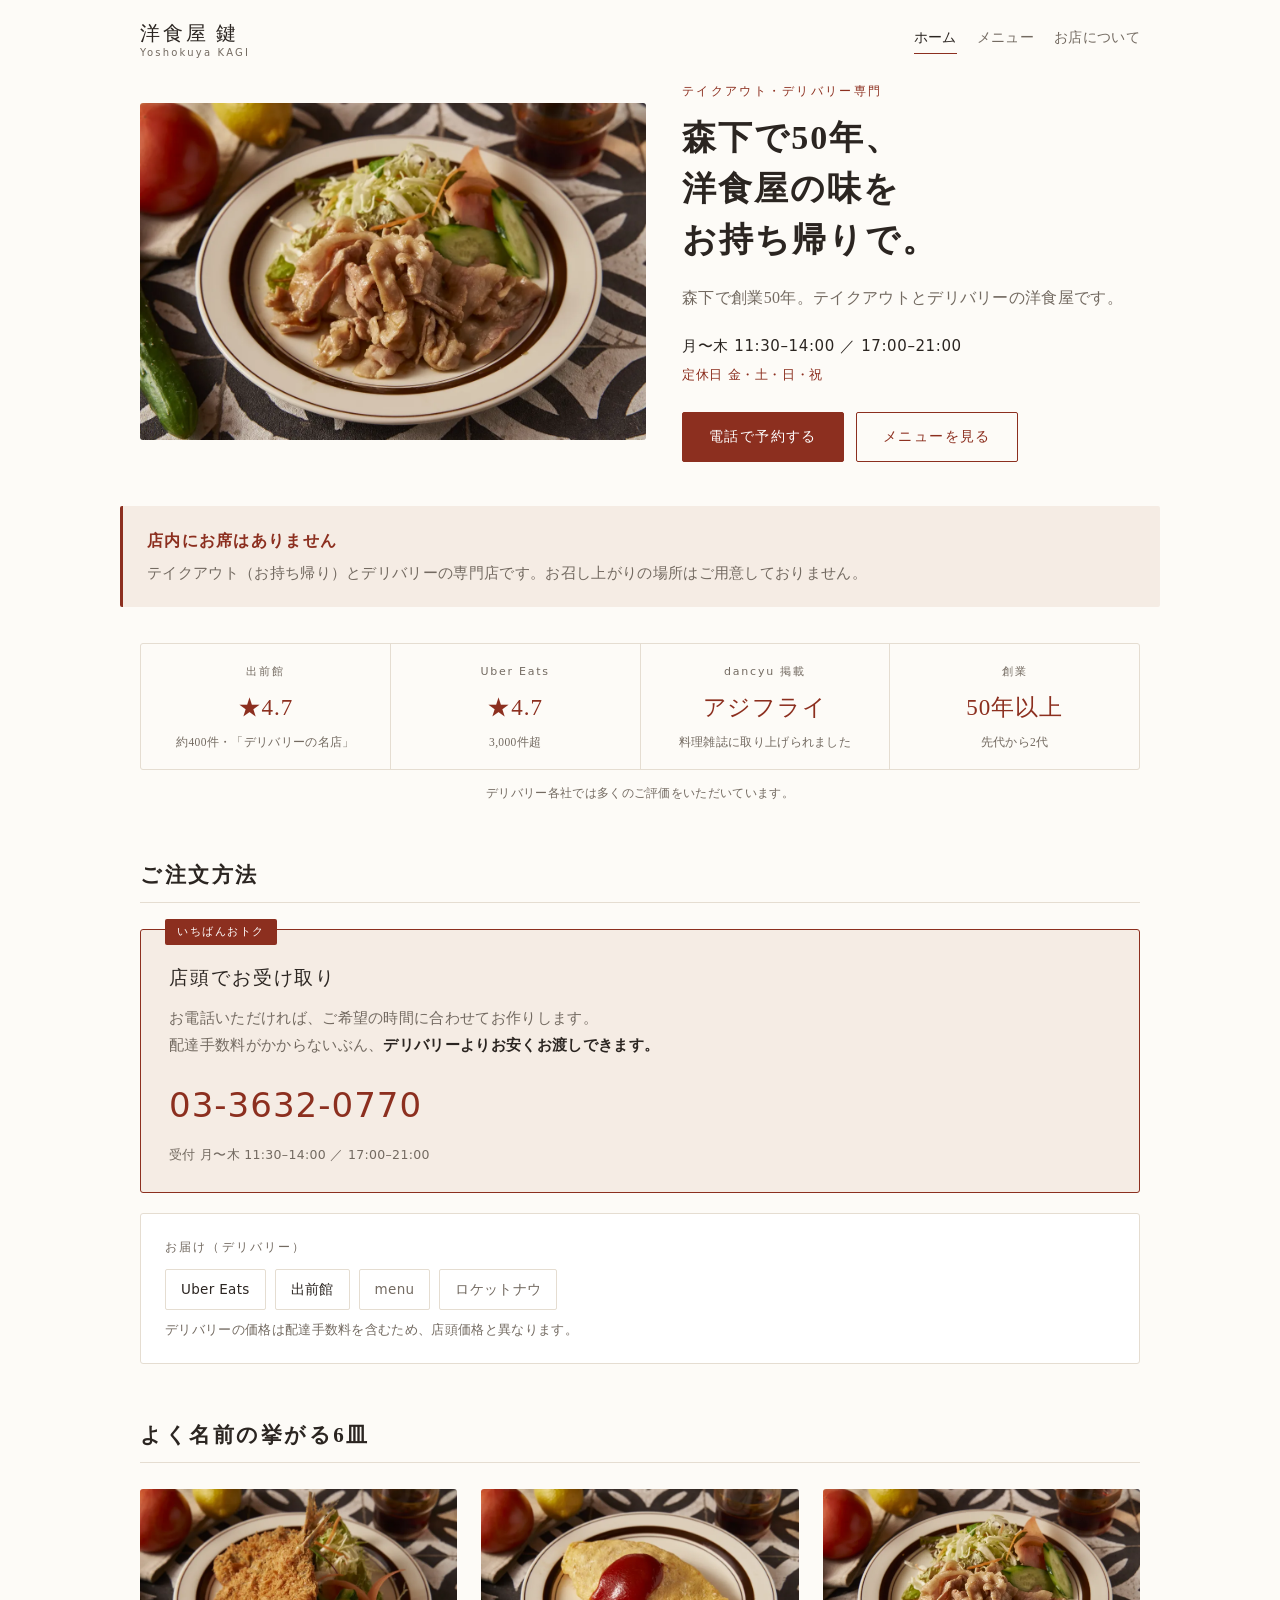
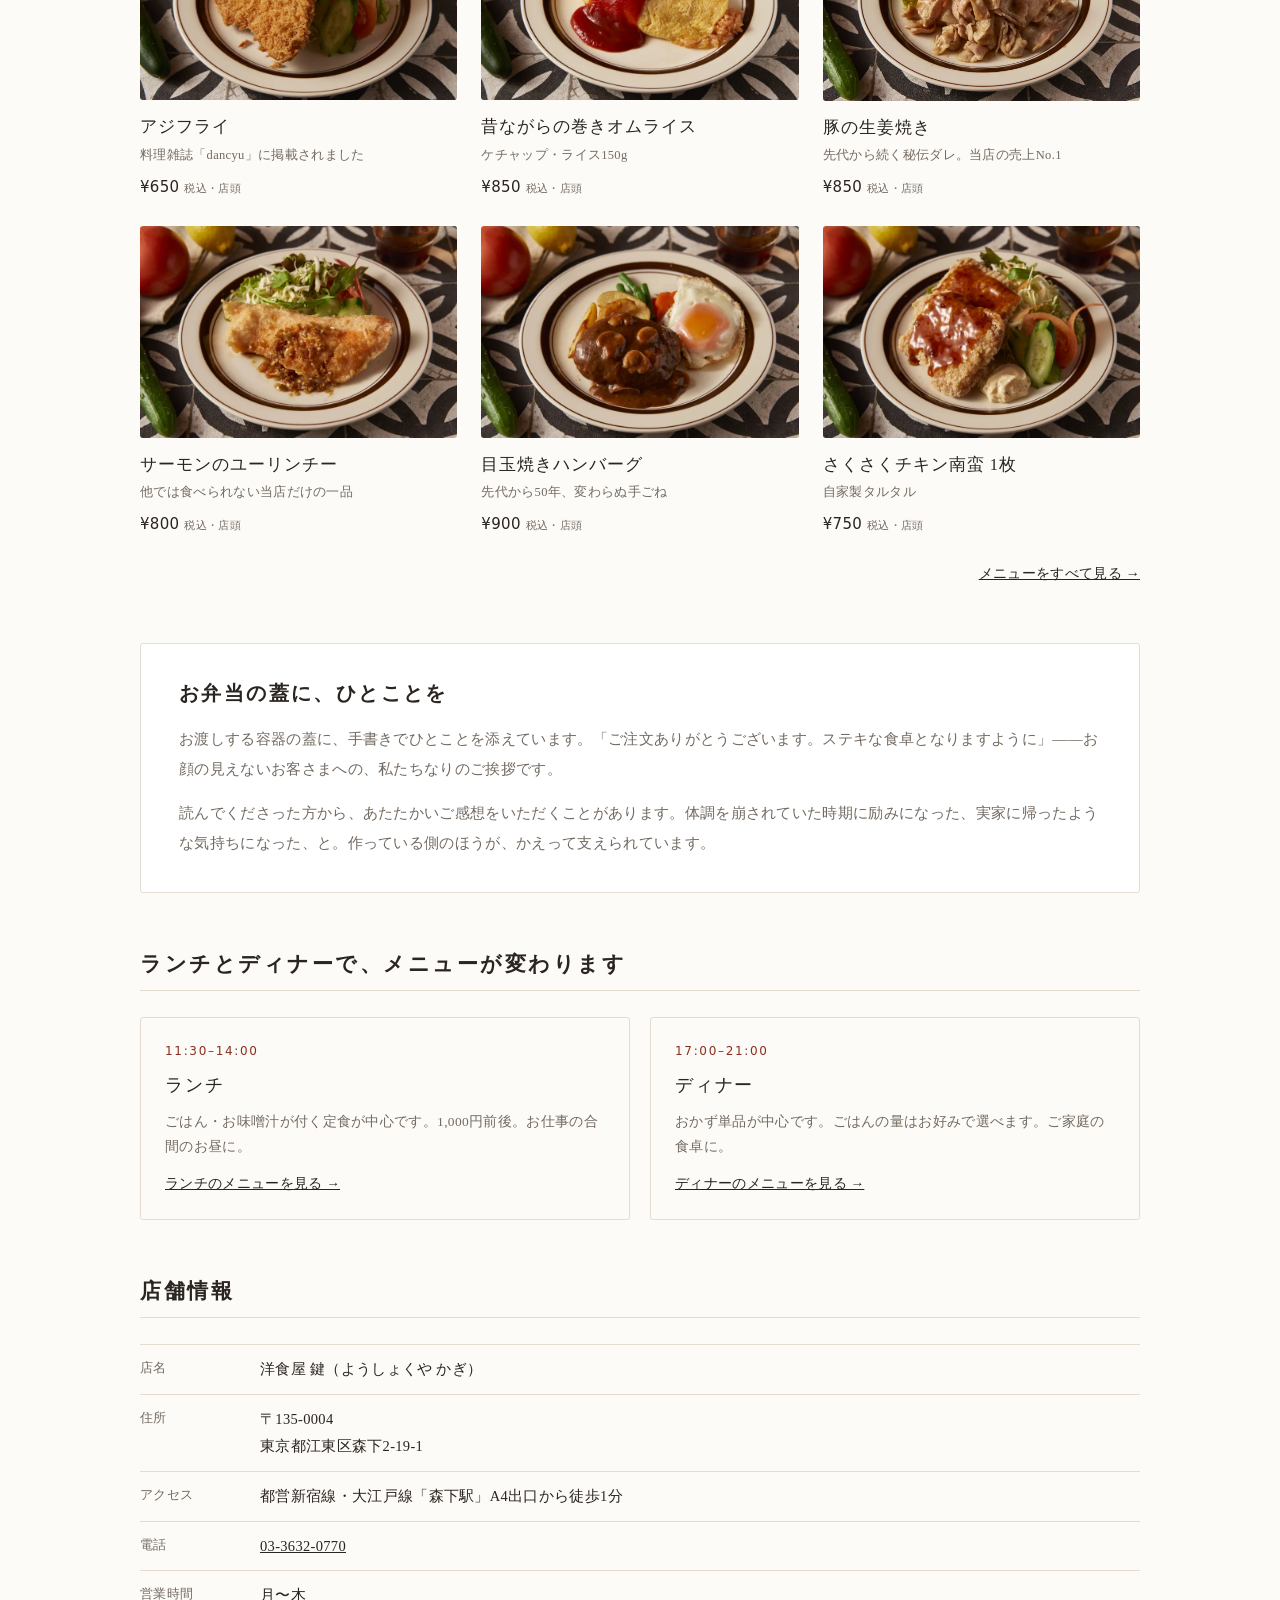
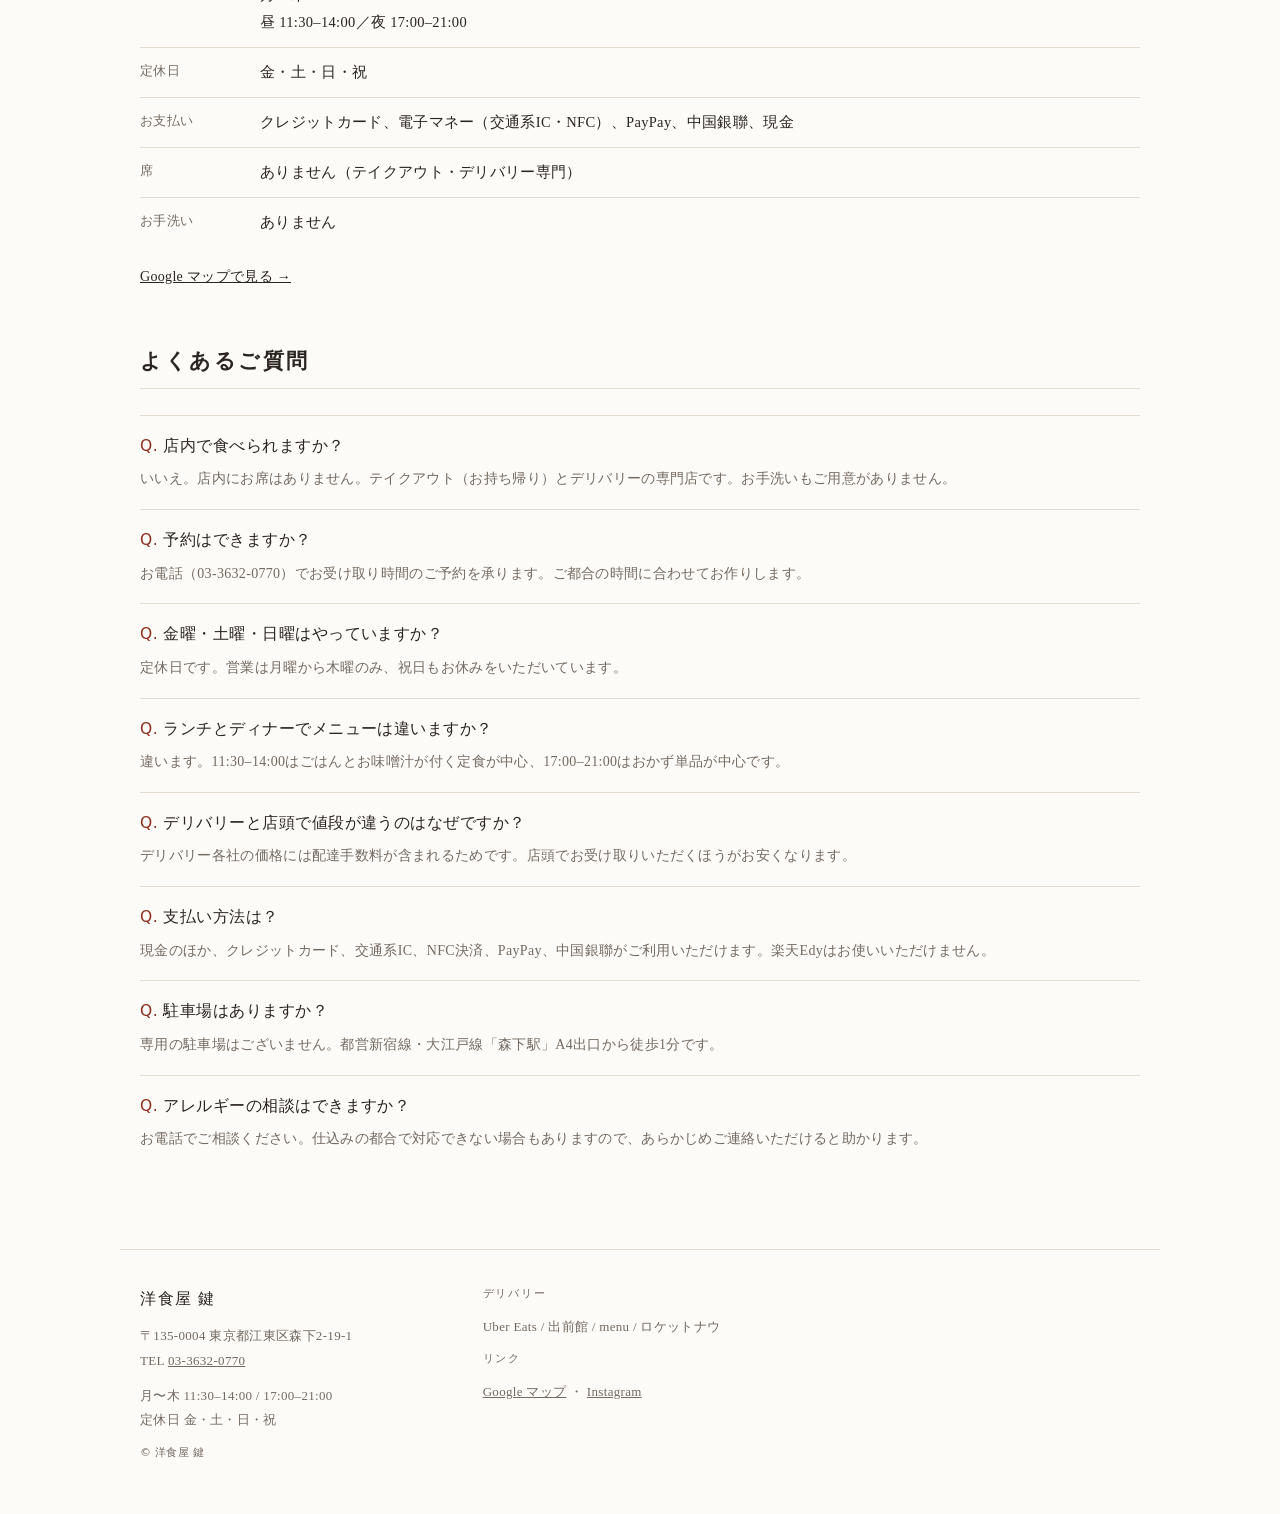
==== index.html @ 49244962 "洋食屋 鍵 公式サイト 初版 - 3ページ（トップ / メニュー / お店について） - JSON-LD 構造化データ（Restaurant + FAQPage） - 写真13枚 WebP（計2.1M" ====
<!DOCTYPE html>
<html lang="ja">
<head>
<meta charset="utf-8">
<meta name="viewport" content="width=device-width, initial-scale=1">
<title>洋食屋 鍵｜森下のテイクアウト・デリバリー専門の洋食屋</title>
<meta name="description" content="東京・江東区森下で創業50年。テイクアウトとデリバリーの洋食屋です。生姜焼き・目玉焼きハンバーグ・dancyu掲載のアジフライ。月〜木 11:30–14:00／17:00–21:00、金土日祝は定休。森下駅から徒歩1分。">
<link rel="canonical" href="https://yoshoku-kagi.com/">
<meta property="og:type" content="restaurant">
<meta property="og:title" content="洋食屋 鍵｜森下のテイクアウト・デリバリー専門の洋食屋">
<meta property="og:description" content="東京・江東区森下で創業50年。テイクアウトとデリバリーの洋食屋です。生姜焼き・目玉焼きハンバーグ・dancyu掲載のアジフライ。月〜木 11:30–14:00／17:00–21:00、金土日祝は定休。森下駅から徒歩1分。">
<meta property="og:url" content="https://yoshoku-kagi.com/">
<meta property="og:image" content="https://yoshoku-kagi.com/img/shogayaki.webp">
<meta property="og:locale" content="ja_JP">
<meta name="twitter:card" content="summary_large_image">
<link rel="stylesheet" href="/style.css">
<script type="application/ld+json">
{
 "@context": "https://schema.org",
 "@type": "Restaurant",
 "@id": "https://yoshoku-kagi.com/#restaurant",
 "name": "洋食屋 鍵",
 "alternateName": "Yoshokuya KAGI",
 "url": "https://yoshoku-kagi.com/",
 "telephone": "+81-3-3632-0770",
 "description": "森下で創業50年。テイクアウトとデリバリーの洋食屋です。 店内にお席はありません。テイクアウト（お持ち帰り）とデリバリーの専門店です。",
 "servesCuisine": [
  "洋食",
  "Japanese Western-style"
 ],
 "priceRange": "¥1000-2000",
 "currenciesAccepted": "JPY",
 "paymentAccepted": "クレジットカード、電子マネー（交通系IC・NFC）、PayPay、中国銀聯、現金",
 "address": {
  "@type": "PostalAddress",
  "postalCode": "135-0004",
  "addressRegion": "東京都",
  "addressLocality": "江東区",
  "streetAddress": "森下2-19-1",
  "addressCountry": "JP"
 },
 "geo": {
  "@type": "GeoCoordinates",
  "latitude": 35.69,
  "longitude": 139.7975
 },
 "openingHoursSpecification": [
  {
   "@type": "OpeningHoursSpecification",
   "dayOfWeek": [
    "Monday",
    "Tuesday",
    "Wednesday",
    "Thursday"
   ],
   "opens": "11:30",
   "closes": "14:00"
  },
  {
   "@type": "OpeningHoursSpecification",
   "dayOfWeek": [
    "Monday",
    "Tuesday",
    "Wednesday",
    "Thursday"
   ],
   "opens": "17:00",
   "closes": "21:00"
  }
 ],
 "acceptsReservations": false,
 "hasDriveThroughService": false,
 "publicAccess": false,
 "additionalProperty": [
  {
   "@type": "PropertyValue",
   "name": "イートイン",
   "value": "利用不可（店内に席はありません）"
  },
  {
   "@type": "PropertyValue",
   "name": "テイクアウト",
   "value": "可"
  },
  {
   "@type": "PropertyValue",
   "name": "デリバリー",
   "value": "可"
  }
 ],
 "image": [
  "https://yoshoku-kagi.com/img/shogayaki.webp",
  "https://yoshoku-kagi.com/img/hamburg-egg.webp",
  "https://yoshoku-kagi.com/img/ajifry.webp"
 ],
 "sameAs": [
  "https://www.instagram.com/restaurantkagi/",
  "https://www.google.com/maps?cid=3926397547186831838",
  "https://www.ubereats.com/jp/store/x/uXtVyRdcQXenTBQSp-LXrA",
  "https://demae-can.com/shop/menu/3119565"
 ],
 "hasMenu": {
  "@type": "Menu",
  "@id": "https://yoshoku-kagi.com/menu/#menu",
  "name": "テイクアウトメニュー",
  "inLanguage": "ja",
  "hasMenuSection": [
   {
    "@type": "MenuSection",
    "name": "ランチ 定食",
    "hasMenuItem": [
     {
      "@type": "MenuItem",
      "name": "生姜焼き定食",
      "description": "昼のいちばん人気",
      "offers": {
       "@type": "Offer",
       "price": "1000",
       "priceCurrency": "JPY",
       "availableAtOrFrom": {
        "@id": "https://yoshoku-kagi.com/#restaurant"
       }
      }
     },
     {
      "@type": "MenuItem",
      "name": "アジフライ定食",
      "description": "dancyu掲載の看板",
      "offers": {
       "@type": "Offer",
       "price": "850",
       "priceCurrency": "JPY",
       "availableAtOrFrom": {
        "@id": "https://yoshoku-kagi.com/#restaurant"
       }
      }
     },
     {
      "@type": "MenuItem",
      "name": "目玉焼きハンバーグ定食",
      "offers": {
       "@type": "Offer",
       "price": "1150",
       "priceCurrency": "JPY",
       "availableAtOrFrom": {
        "@id": "https://yoshoku-kagi.com/#restaurant"
       }
      }
     },
     {
      "@type": "MenuItem",
      "name": "チキン南蛮定食 1枚",
      "description": "自家製タルタル",
      "offers": {
       "@type": "Offer",
       "price": "1050",
       "priceCurrency": "JPY",
       "availableAtOrFrom": {
        "@id": "https://yoshoku-kagi.com/#restaurant"
       }
      }
     },
     {
      "@type": "MenuItem",
      "name": "チキン南蛮定食 2枚",
      "description": "しっかり食べたい日に",
      "offers": {
       "@type": "Offer",
       "price": "1150",
       "priceCurrency": "JPY",
       "availableAtOrFrom": {
        "@id": "https://yoshoku-kagi.com/#restaurant"
       }
      }
     },
     {
      "@type": "MenuItem",
      "name": "サーモンのユーリンチー定食",
      "description": "当店だけの味",
      "offers": {
       "@type": "Offer",
       "price": "1000",
       "priceCurrency": "JPY",
       "availableAtOrFrom": {
        "@id": "https://yoshoku-kagi.com/#restaurant"
       }
      }
     },
     {
      "@type": "MenuItem",
      "name": "5種のシーフードフライ定食",
      "offers": {
       "@type": "Offer",
       "price": "1250",
       "priceCurrency": "JPY",
       "availableAtOrFrom": {
        "@id": "https://yoshoku-kagi.com/#restaurant"
       }
      }
     },
     {
      "@type": "MenuItem",
      "name": "ハンバーグ＆チキン南蛮定食",
      "description": "肉と肉のWボリューム",
      "offers": {
       "@type": "Offer",
       "price": "1800",
       "priceCurrency": "JPY",
       "availableAtOrFrom": {
        "@id": "https://yoshoku-kagi.com/#restaurant"
       }
      }
     },
     {
      "@type": "MenuItem",
      "name": "ハンバーグ＆エビフライ定食",
      "description": "2大スター共演",
      "offers": {
       "@type": "Offer",
       "price": "1950",
       "priceCurrency": "JPY",
       "availableAtOrFrom": {
        "@id": "https://yoshoku-kagi.com/#restaurant"
       }
      }
     },
     {
      "@type": "MenuItem",
      "name": "カレー＆ミニサラダ",
      "description": "水曜・木曜のみ",
      "offers": {
       "@type": "Offer",
       "price": "950",
       "priceCurrency": "JPY",
       "availableAtOrFrom": {
        "@id": "https://yoshoku-kagi.com/#restaurant"
       }
      }
     }
    ]
   },
   {
    "@type": "MenuSection",
    "name": "洋食メイン",
    "hasMenuItem": [
     {
      "@type": "MenuItem",
      "name": "アジフライ",
      "description": "料理雑誌「dancyu」に掲載されました",
      "offers": {
       "@type": "Offer",
       "price": "650",
       "priceCurrency": "JPY",
       "availableAtOrFrom": {
        "@id": "https://yoshoku-kagi.com/#restaurant"
       }
      },
      "image": "https://yoshoku-kagi.com/img/ajifry.webp"
     },
     {
      "@type": "MenuItem",
      "name": "昔ながらの巻きオムライス",
      "description": "ケチャップ・ライス150g",
      "offers": {
       "@type": "Offer",
       "price": "850",
       "priceCurrency": "JPY",
       "availableAtOrFrom": {
        "@id": "https://yoshoku-kagi.com/#restaurant"
       }
      },
      "image": "https://yoshoku-kagi.com/img/omurice-ketchup.webp"
     },
     {
      "@type": "MenuItem",
      "name": "豚の生姜焼き",
      "description": "先代から続く秘伝ダレ。当店の売上No.1",
      "offers": {
       "@type": "Offer",
       "price": "850",
       "priceCurrency": "JPY",
       "availableAtOrFrom": {
        "@id": "https://yoshoku-kagi.com/#restaurant"
       }
      },
      "image": "https://yoshoku-kagi.com/img/shogayaki.webp"
     },
     {
      "@type": "MenuItem",
      "name": "ふわふわデミオムライス",
      "description": "自家製デミグラスソース・ライス150g",
      "offers": {
       "@type": "Offer",
       "price": "950",
       "priceCurrency": "JPY",
       "availableAtOrFrom": {
        "@id": "https://yoshoku-kagi.com/#restaurant"
       }
      },
      "image": "https://yoshoku-kagi.com/img/omurice-demi.webp"
     },
     {
      "@type": "MenuItem",
      "name": "目玉焼きハンバーグ",
      "description": "先代から50年、変わらぬ手ごね",
      "offers": {
       "@type": "Offer",
       "price": "900",
       "priceCurrency": "JPY",
       "availableAtOrFrom": {
        "@id": "https://yoshoku-kagi.com/#restaurant"
       }
      },
      "image": "https://yoshoku-kagi.com/img/hamburg-egg.webp"
     },
     {
      "@type": "MenuItem",
      "name": "サーモンのユーリンチー",
      "description": "他では食べられない当店だけの一品",
      "offers": {
       "@type": "Offer",
       "price": "800",
       "priceCurrency": "JPY",
       "availableAtOrFrom": {
        "@id": "https://yoshoku-kagi.com/#restaurant"
       }
      },
      "image": "https://yoshoku-kagi.com/img/salmon-yurinchi.webp"
     },
     {
      "@type": "MenuItem",
      "name": "さくさくチキン南蛮 1枚",
      "description": "自家製タルタル",
      "offers": {
       "@type": "Offer",
       "price": "750",
       "priceCurrency": "JPY",
       "availableAtOrFrom": {
        "@id": "https://yoshoku-kagi.com/#restaurant"
       }
      },
      "image": "https://yoshoku-kagi.com/img/chicken-nanban.webp"
     },
     {
      "@type": "MenuItem",
      "name": "さくさくチキン南蛮 2枚",
      "description": "しっかり食べたい日に",
      "offers": {
       "@type": "Offer",
       "price": "860",
       "priceCurrency": "JPY",
       "availableAtOrFrom": {
        "@id": "https://yoshoku-kagi.com/#restaurant"
       }
      }
     },
     {
      "@type": "MenuItem",
      "name": "豚旨ポークカツ",
      "description": "ざっくりジューシー",
      "offers": {
       "@type": "Offer",
       "price": "900",
       "priceCurrency": "JPY",
       "availableAtOrFrom": {
        "@id": "https://yoshoku-kagi.com/#restaurant"
       }
      },
      "image": "https://yoshoku-kagi.com/img/pork-cutlet.webp"
     },
     {
      "@type": "MenuItem",
      "name": "シーフードデラックスフライ",
      "description": "海の三兄弟",
      "offers": {
       "@type": "Offer",
       "price": "1150",
       "priceCurrency": "JPY",
       "availableAtOrFrom": {
        "@id": "https://yoshoku-kagi.com/#restaurant"
       }
      },
      "image": "https://yoshoku-kagi.com/img/seafood-fry.webp"
     },
     {
      "@type": "MenuItem",
      "name": "ハンバーグ＆エビフライ",
      "description": "2大スター共演",
      "offers": {
       "@type": "Offer",
       "price": "1700",
       "priceCurrency": "JPY",
       "availableAtOrFrom": {
        "@id": "https://yoshoku-kagi.com/#restaurant"
       }
      },
      "image": "https://yoshoku-kagi.com/img/hamburg-shrimp.webp"
     },
     {
      "@type": "MenuItem",
      "name": "ハンバーグ＆チキン南蛮",
      "description": "肉と肉のWボリューム",
      "offers": {
       "@type": "Offer",
       "price": "1550",
       "priceCurrency": "JPY",
       "availableAtOrFrom": {
        "@id": "https://yoshoku-kagi.com/#restaurant"
       }
      },
      "image": "https://yoshoku-kagi.com/img/hamburg-nanban.webp"
     },
     {
      "@type": "MenuItem",
      "name": "夢のチョイスフライ",
      "description": "好きなフライを選べます",
      "offers": {
       "@type": "Offer",
       "price": "150",
       "priceCurrency": "JPY",
       "availableAtOrFrom": {
        "@id": "https://yoshoku-kagi.com/#restaurant"
       }
      }
     }
    ]
   },
   {
    "@type": "MenuSection",
    "name": "カレー",
    "hasMenuItem": [
     {
      "@type": "MenuItem",
      "name": "洋食屋のこだわりカレーライス",
      "description": "野菜をじっくり煮込んだ昔ながらの味",
      "offers": {
       "@type": "Offer",
       "price": "750",
       "priceCurrency": "JPY",
       "availableAtOrFrom": {
        "@id": "https://yoshoku-kagi.com/#restaurant"
       }
      },
      "image": "https://yoshoku-kagi.com/img/curry.webp"
     },
     {
      "@type": "MenuItem",
      "name": "洋食屋のカツカレー",
      "description": "こだわりカレー＆ポークカツ",
      "offers": {
       "@type": "Offer",
       "price": "1100",
       "priceCurrency": "JPY",
       "availableAtOrFrom": {
        "@id": "https://yoshoku-kagi.com/#restaurant"
       }
      }
     }
    ]
   },
   {
    "@type": "MenuSection",
    "name": "サイド",
    "hasMenuItem": [
     {
      "@type": "MenuItem",
      "name": "フレッシュグリーンサラダ",
      "description": "野菜たっぷり",
      "offers": {
       "@type": "Offer",
       "price": "550",
       "priceCurrency": "JPY",
       "availableAtOrFrom": {
        "@id": "https://yoshoku-kagi.com/#restaurant"
       }
      },
      "image": "https://yoshoku-kagi.com/img/salad.webp"
     },
     {
      "@type": "MenuItem",
      "name": "フレッシュミニサラダ",
      "offers": {
       "@type": "Offer",
       "price": "300",
       "priceCurrency": "JPY",
       "availableAtOrFrom": {
        "@id": "https://yoshoku-kagi.com/#restaurant"
       }
      }
     },
     {
      "@type": "MenuItem",
      "name": "ライス",
      "description": "清澄白河 三河屋ブランド",
      "offers": {
       "@type": "Offer",
       "price": "300",
       "priceCurrency": "JPY",
       "availableAtOrFrom": {
        "@id": "https://yoshoku-kagi.com/#restaurant"
       }
      }
     },
     {
      "@type": "MenuItem",
      "name": "手作りお味噌汁",
      "description": "180cc",
      "offers": {
       "@type": "Offer",
       "price": "100",
       "priceCurrency": "JPY",
       "availableAtOrFrom": {
        "@id": "https://yoshoku-kagi.com/#restaurant"
       }
      }
     }
    ]
   },
   {
    "@type": "MenuSection",
    "name": "ドリンク",
    "hasMenuItem": [
     {
      "@type": "MenuItem",
      "name": "綾鷹 600ml",
      "offers": {
       "@type": "Offer",
       "price": "150",
       "priceCurrency": "JPY",
       "availableAtOrFrom": {
        "@id": "https://yoshoku-kagi.com/#restaurant"
       }
      }
     },
     {
      "@type": "MenuItem",
      "name": "からだすこやか茶W 350ml",
      "offers": {
       "@type": "Offer",
       "price": "200",
       "priceCurrency": "JPY",
       "availableAtOrFrom": {
        "@id": "https://yoshoku-kagi.com/#restaurant"
       }
      }
     },
     {
      "@type": "MenuItem",
      "name": "コカ・コーラ 500ml",
      "offers": {
       "@type": "Offer",
       "price": "150",
       "priceCurrency": "JPY",
       "availableAtOrFrom": {
        "@id": "https://yoshoku-kagi.com/#restaurant"
       }
      }
     },
     {
      "@type": "MenuItem",
      "name": "カナダドライ ジンジャエール 500ml",
      "offers": {
       "@type": "Offer",
       "price": "150",
       "priceCurrency": "JPY",
       "availableAtOrFrom": {
        "@id": "https://yoshoku-kagi.com/#restaurant"
       }
      }
     }
    ]
   }
  ]
 }
}
</script>
<script type="application/ld+json">
{
 "@context": "https://schema.org",
 "@type": "FAQPage",
 "mainEntity": [
  {
   "@type": "Question",
   "name": "店内で食べられますか？",
   "acceptedAnswer": {
    "@type": "Answer",
    "text": "いいえ。店内にお席はありません。テイクアウト（お持ち帰り）とデリバリーの専門店です。お手洗いもご用意がありません。"
   }
  },
  {
   "@type": "Question",
   "name": "予約はできますか？",
   "acceptedAnswer": {
    "@type": "Answer",
    "text": "お電話（03-3632-0770）でお受け取り時間のご予約を承ります。ご都合の時間に合わせてお作りします。"
   }
  },
  {
   "@type": "Question",
   "name": "金曜・土曜・日曜はやっていますか？",
   "acceptedAnswer": {
    "@type": "Answer",
    "text": "定休日です。営業は月曜から木曜のみ、祝日もお休みをいただいています。"
   }
  },
  {
   "@type": "Question",
   "name": "ランチとディナーでメニューは違いますか？",
   "acceptedAnswer": {
    "@type": "Answer",
    "text": "違います。11:30–14:00はごはんとお味噌汁が付く定食が中心、17:00–21:00はおかず単品が中心です。"
   }
  },
  {
   "@type": "Question",
   "name": "デリバリーと店頭で値段が違うのはなぜですか？",
   "acceptedAnswer": {
    "@type": "Answer",
    "text": "デリバリー各社の価格には配達手数料が含まれるためです。店頭でお受け取りいただくほうがお安くなります。"
   }
  },
  {
   "@type": "Question",
   "name": "支払い方法は？",
   "acceptedAnswer": {
    "@type": "Answer",
    "text": "現金のほか、クレジットカード、交通系IC、NFC決済、PayPay、中国銀聯がご利用いただけます。楽天Edyはお使いいただけません。"
   }
  },
  {
   "@type": "Question",
   "name": "駐車場はありますか？",
   "acceptedAnswer": {
    "@type": "Answer",
    "text": "専用の駐車場はございません。都営新宿線・大江戸線「森下駅」A4出口から徒歩1分です。"
   }
  },
  {
   "@type": "Question",
   "name": "アレルギーの相談はできますか？",
   "acceptedAnswer": {
    "@type": "Answer",
    "text": "お電話でご相談ください。仕込みの都合で対応できない場合もありますので、あらかじめご連絡いただけると助かります。"
   }
  }
 ]
}
</script>
</head>
<body>
<header class="site">
  <a class="brand" href="/"><span class="brand-ja">洋食屋 鍵</span><span class="brand-en">Yoshokuya KAGI</span></a>
  <nav><a href="/" class="on">ホーム</a><a href="/menu/">メニュー</a><a href="/about/">お店について</a></nav>
</header>

<section class="hero">
  <div class="hero-img">
    <img src="/img/shogayaki.webp" srcset="/img/shogayaki-sm.webp 800w, /img/shogayaki.webp 1200w"
         sizes="100vw" width="1200" height="800" alt="豚の生姜焼き" fetchpriority="high">
  </div>
  <div class="hero-txt">
    <p class="hero-kicker">テイクアウト・デリバリー専門</p>
    <h1>森下で50年、<br>洋食屋の味を<br>お持ち帰りで。</h1>
    <p class="lead">森下で創業50年。テイクアウトとデリバリーの洋食屋です。</p>
    <p class="hero-hours">月〜木 11:30–14:00 ／ 17:00–21:00<br>
      <span class="closed">定休日 金・土・日・祝</span></p>
    <p class="hero-cta"><a class="btn" href="#order">電話で予約する</a><a class="btn btn-2" href="/menu/">メニューを見る</a></p>
  </div>
</section>

<aside class="notice">
  <p class="n-head">店内にお席はありません</p>
  <p>テイクアウト（お持ち帰り）とデリバリーの専門店です。<br class="sp">お召し上がりの場所はご用意しておりません。</p>
</aside>

<section class="proof">
  <div class="proof-grid">
    <div class="pr-item">
      <p class="pr-label">出前館</p>
      <p class="pr-value">★4.7</p>
      <p class="pr-note">約400件・「デリバリーの名店」</p>
    </div>
    <div class="pr-item">
      <p class="pr-label">Uber Eats</p>
      <p class="pr-value">★4.7</p>
      <p class="pr-note">3,000件超</p>
    </div>
    <div class="pr-item">
      <p class="pr-label">dancyu 掲載</p>
      <p class="pr-value">アジフライ</p>
      <p class="pr-note">料理雑誌に取り上げられました</p>
    </div>
    <div class="pr-item">
      <p class="pr-label">創業</p>
      <p class="pr-value">50年以上</p>
      <p class="pr-note">先代から2代</p>
    </div>
  </div>
  <p class="proof-cap">デリバリー各社では多くのご評価をいただいています。</p>
</section>

<section class="order" id="order">
  <h2>ご注文方法</h2>

  <div class="order-main">
    <p class="om-badge">いちばんおトク</p>
    <p class="om-kind">店頭でお受け取り</p>
    <p class="om-lead">お電話いただければ、ご希望の時間に合わせてお作りします。<br>
      配達手数料がかからないぶん、<strong>デリバリーよりお安くお渡しできます。</strong></p>
    <p class="om-tel"><a href="tel:0336320770">03-3632-0770</a></p>
    <p class="om-hours">受付 月〜木 11:30–14:00 ／ 17:00–21:00</p>
  </div>

  <div class="order-sub">
    <p class="oc-kind">お届け（デリバリー）</p>
    <p class="oc-main pf-list"><a class="pf" href="https://www.ubereats.com/jp/store/x/uXtVyRdcQXenTBQSp-LXrA" rel="noopener">Uber Eats</a><a class="pf" href="https://demae-can.com/shop/menu/3119565" rel="noopener">出前館</a><span class="pf pf-nolink">menu</span><span class="pf pf-nolink">ロケットナウ</span></p>
    <p class="oc-note">デリバリーの価格は配達手数料を含むため、店頭価格と異なります。</p>
  </div>
</section>


<section class="picks">
  <h2>よく名前の挙がる6皿</h2>
  <div class="dish-grid">
    <figure class="dish">
      <img src="/img/ajifry.webp" srcset="/img/ajifry-sm.webp 800w, /img/ajifry.webp 1200w"
           sizes="(max-width: 700px) 100vw, 33vw" width="1200" height="800" loading="lazy"
           alt="アジフライ">
      <figcaption>
        <p class="d-name">アジフライ</p>
        <p class="d-note">料理雑誌「dancyu」に掲載されました</p>
        <p class="d-price">&yen;650<span class="d-tax">税込・店頭</span></p>
      </figcaption>
    </figure>
    <figure class="dish">
      <img src="/img/omurice-ketchup.webp" srcset="/img/omurice-ketchup-sm.webp 800w, /img/omurice-ketchup.webp 1200w"
           sizes="(max-width: 700px) 100vw, 33vw" width="1200" height="800" loading="lazy"
           alt="昔ながらの巻きオムライス">
      <figcaption>
        <p class="d-name">昔ながらの巻きオムライス</p>
        <p class="d-note">ケチャップ・ライス150g</p>
        <p class="d-price">&yen;850<span class="d-tax">税込・店頭</span></p>
      </figcaption>
    </figure>
    <figure class="dish">
      <img src="/img/shogayaki.webp" srcset="/img/shogayaki-sm.webp 800w, /img/shogayaki.webp 1200w"
           sizes="(max-width: 700px) 100vw, 33vw" width="1200" height="800" loading="lazy"
           alt="豚の生姜焼き">
      <figcaption>
        <p class="d-name">豚の生姜焼き</p>
        <p class="d-note">先代から続く秘伝ダレ。当店の売上No.1</p>
        <p class="d-price">&yen;850<span class="d-tax">税込・店頭</span></p>
      </figcaption>
    </figure>
    <figure class="dish">
      <img src="/img/salmon-yurinchi.webp" srcset="/img/salmon-yurinchi-sm.webp 800w, /img/salmon-yurinchi.webp 1200w"
           sizes="(max-width: 700px) 100vw, 33vw" width="1200" height="800" loading="lazy"
           alt="サーモンのユーリンチー">
      <figcaption>
        <p class="d-name">サーモンのユーリンチー</p>
        <p class="d-note">他では食べられない当店だけの一品</p>
        <p class="d-price">&yen;800<span class="d-tax">税込・店頭</span></p>
      </figcaption>
    </figure>
    <figure class="dish">
      <img src="/img/hamburg-egg.webp" srcset="/img/hamburg-egg-sm.webp 800w, /img/hamburg-egg.webp 1200w"
           sizes="(max-width: 700px) 100vw, 33vw" width="1200" height="800" loading="lazy"
           alt="目玉焼きハンバーグ">
      <figcaption>
        <p class="d-name">目玉焼きハンバーグ</p>
        <p class="d-note">先代から50年、変わらぬ手ごね</p>
        <p class="d-price">&yen;900<span class="d-tax">税込・店頭</span></p>
      </figcaption>
    </figure>
    <figure class="dish">
      <img src="/img/chicken-nanban.webp" srcset="/img/chicken-nanban-sm.webp 800w, /img/chicken-nanban.webp 1200w"
           sizes="(max-width: 700px) 100vw, 33vw" width="1200" height="800" loading="lazy"
           alt="さくさくチキン南蛮 1枚">
      <figcaption>
        <p class="d-name">さくさくチキン南蛮 1枚</p>
        <p class="d-note">自家製タルタル</p>
        <p class="d-price">&yen;750<span class="d-tax">税込・店頭</span></p>
      </figcaption>
    </figure>
  </div>
  <p class="more"><a href="/menu/">メニューをすべて見る &rarr;</a></p>
</section>

<section class="lid">
  <div class="lid-inner">
    <h2>お弁当の蓋に、ひとことを</h2>
    <p>お渡しする容器の蓋に、手書きでひとことを添えています。「ご注文ありがとうございます。ステキな食卓となりますように」——お顔の見えないお客さまへの、私たちなりのご挨拶です。</p><p>読んでくださった方から、あたたかいご感想をいただくことがあります。体調を崩されていた時期に励みになった、実家に帰ったような気持ちになった、と。作っている側のほうが、かえって支えられています。</p>
  </div>
</section>

<section class="timeband">
  <h2>ランチとディナーで、メニューが変わります</h2>
  <div class="tb-grid">
    <div class="tb-card">
      <p class="tb-time">11:30–14:00</p>
      <p class="tb-name">ランチ</p>
      <p class="tb-desc">ごはん・お味噌汁が付く定食が中心です。1,000円前後。お仕事の合間のお昼に。</p>
      <p class="tb-link"><a href="/menu/#lunch">ランチのメニューを見る &rarr;</a></p>
    </div>
    <div class="tb-card">
      <p class="tb-time">17:00–21:00</p>
      <p class="tb-name">ディナー</p>
      <p class="tb-desc">おかず単品が中心です。ごはんの量はお好みで選べます。ご家庭の食卓に。</p>
      <p class="tb-link"><a href="/menu/#dinner">ディナーのメニューを見る &rarr;</a></p>
    </div>
  </div>
</section>

<section class="info" id="info">
  <h2>店舗情報</h2>
  <dl class="info-dl">
    <dt>店名</dt><dd>洋食屋 鍵（ようしょくや かぎ）</dd>
    <dt>住所</dt><dd>〒135-0004<br>東京都江東区森下2-19-1</dd>
    <dt>アクセス</dt><dd>都営新宿線・大江戸線「森下駅」A4出口から徒歩1分</dd>
    <dt>電話</dt><dd><a href="tel:0336320770">03-3632-0770</a></dd>
    <dt>営業時間</dt><dd>月〜木<br>
      昼 11:30–14:00／夜 17:00–21:00</dd>
    <dt>定休日</dt><dd>金・土・日・祝</dd>
    <dt>お支払い</dt><dd>クレジットカード、電子マネー（交通系IC・NFC）、PayPay、中国銀聯、現金</dd>
    <dt>席</dt><dd>ありません（テイクアウト・デリバリー専門）</dd>
    <dt>お手洗い</dt><dd>ありません</dd>
  </dl>
  <p class="map-link"><a href="https://www.google.com/maps?cid=3926397547186831838" rel="noopener">Google マップで見る &rarr;</a></p>
</section>

<section class="faq" id="faq">
  <h2>よくあるご質問</h2>
  <div class="faq-list">
    <div class="faq-item">
      <p class="faq-q">店内で食べられますか？</p>
      <p class="faq-a">いいえ。店内にお席はありません。テイクアウト（お持ち帰り）とデリバリーの専門店です。お手洗いもご用意がありません。</p>
    </div>
    <div class="faq-item">
      <p class="faq-q">予約はできますか？</p>
      <p class="faq-a">お電話（03-3632-0770）でお受け取り時間のご予約を承ります。ご都合の時間に合わせてお作りします。</p>
    </div>
    <div class="faq-item">
      <p class="faq-q">金曜・土曜・日曜はやっていますか？</p>
      <p class="faq-a">定休日です。営業は月曜から木曜のみ、祝日もお休みをいただいています。</p>
    </div>
    <div class="faq-item">
      <p class="faq-q">ランチとディナーでメニューは違いますか？</p>
      <p class="faq-a">違います。11:30–14:00はごはんとお味噌汁が付く定食が中心、17:00–21:00はおかず単品が中心です。</p>
    </div>
    <div class="faq-item">
      <p class="faq-q">デリバリーと店頭で値段が違うのはなぜですか？</p>
      <p class="faq-a">デリバリー各社の価格には配達手数料が含まれるためです。店頭でお受け取りいただくほうがお安くなります。</p>
    </div>
    <div class="faq-item">
      <p class="faq-q">支払い方法は？</p>
      <p class="faq-a">現金のほか、クレジットカード、交通系IC、NFC決済、PayPay、中国銀聯がご利用いただけます。楽天Edyはお使いいただけません。</p>
    </div>
    <div class="faq-item">
      <p class="faq-q">駐車場はありますか？</p>
      <p class="faq-a">専用の駐車場はございません。都営新宿線・大江戸線「森下駅」A4出口から徒歩1分です。</p>
    </div>
    <div class="faq-item">
      <p class="faq-q">アレルギーの相談はできますか？</p>
      <p class="faq-a">お電話でご相談ください。仕込みの都合で対応できない場合もありますので、あらかじめご連絡いただけると助かります。</p>
    </div>
  </div>
</section>

<footer class="site">
  <div class="f-grid">
    <div>
      <p class="f-name">洋食屋 鍵</p>
      <p>〒135-0004 東京都江東区森下2-19-1<br>
      TEL <a href="tel:0336320770">03-3632-0770</a></p>
      <p class="f-hours">月〜木 11:30–14:00 / 17:00–21:00<br>
      定休日 金・土・日・祝</p>
    </div>
    <div>
      <p class="f-label">デリバリー</p>
      <p>Uber Eats / 出前館 / menu / ロケットナウ</p>
      <p class="f-label">リンク</p>
      <p><a href="https://www.google.com/maps?cid=3926397547186831838" rel="noopener">Google マップ</a> ・
         <a href="https://www.instagram.com/restaurantkagi/" rel="noopener">Instagram</a></p>
    </div>
  </div>
  <p class="copy">&copy; 洋食屋 鍵</p>
</footer>
</body>
</html>
---- style.css ----
/* 洋食屋 鍵 — build.py が生成。直接編集しない */
:root{
  --bg:#fdfbf7; --fg:#2b2521; --muted:#736a61; --line:#e5ddd1;
  --accent:#8c2f1f; --accent-soft:#f5ece4; --card:#fff;
  --max:1040px;
}
@media (prefers-color-scheme:dark){
  :root{ --bg:#181513; --fg:#efe8e0; --muted:#a89c90; --line:#332d28;
         --accent:#e0836d; --accent-soft:#241c19; --card:#211c19; }
}
*{box-sizing:border-box}
html{-webkit-text-size-adjust:100%}
body{
  margin:0; background:var(--bg); color:var(--fg);
  font-family:"Hiragino Mincho ProN","Yu Mincho",YuMincho,"Noto Serif JP",serif;
  line-height:1.85; font-size:16px; letter-spacing:.02em;
}
img{max-width:100%;height:auto;display:block}
a{color:inherit}
h1,h2{line-height:1.5;font-weight:600;letter-spacing:.04em}

/* header */
header.site{
  display:flex;align-items:center;justify-content:space-between;gap:16px;flex-wrap:wrap;
  max-width:var(--max);margin:0 auto;padding:20px 20px 14px;
}
.brand{text-decoration:none;display:flex;flex-direction:column;line-height:1.3}
.brand-ja{font-size:20px;letter-spacing:.14em}
.brand-en{font-size:10px;letter-spacing:.22em;color:var(--muted);font-family:system-ui,sans-serif}
header.site nav{display:flex;gap:20px;font-size:14px}
header.site nav a{text-decoration:none;color:var(--muted);padding-bottom:3px;border-bottom:1px solid transparent}
header.site nav a:hover{color:var(--fg)}
header.site nav a.on{color:var(--fg);border-bottom-color:var(--accent)}

/* hero */
.hero{max-width:var(--max);margin:8px auto 0;padding:0 20px;
  display:grid;grid-template-columns:1.05fr .95fr;gap:36px;align-items:center}
.hero-img img{border-radius:3px;aspect-ratio:3/2;object-fit:cover}
.hero-kicker{margin:0 0 10px;font-size:11.5px;letter-spacing:.2em;color:var(--accent);
  font-family:system-ui,sans-serif}
.hero-txt h1{font-size:34px;margin:0 0 18px;letter-spacing:.06em}
.lead{color:var(--muted);margin:0 0 20px}
.hero-hours{font-size:15px;margin:0 0 24px;font-family:system-ui,sans-serif;letter-spacing:.04em}
.closed{color:var(--accent);font-size:13px}
.hero-cta{display:flex;gap:12px;flex-wrap:wrap;margin:0}
.btn{display:inline-block;text-decoration:none;padding:11px 26px;border-radius:2px;
  font-size:14px;letter-spacing:.1em;background:var(--accent);color:#fff;border:1px solid var(--accent)}
.btn-2{background:transparent;color:var(--accent)}
.btn:hover{opacity:.87}

/* 席なし告知 */
.notice{max-width:var(--max);margin:44px auto 0;padding:20px 24px;
  background:var(--accent-soft);border-left:3px solid var(--accent);border-radius:2px}
.notice p{margin:0}
.n-head{font-weight:600;letter-spacing:.08em;margin-bottom:4px !important;color:var(--accent)}
.notice p:not(.n-head){font-size:14.5px;color:var(--muted)}

/* section 共通 */
section{max-width:var(--max);margin:0 auto;padding:56px 20px 0}
section h2{font-size:21px;letter-spacing:.12em;margin:0 0 26px;
  padding-bottom:10px;border-bottom:1px solid var(--line)}
.page-head{padding-top:24px}
.page-head h1{font-size:28px;letter-spacing:.14em;margin:0 0 10px}

/* 料理カード */
.dish-grid{display:grid;grid-template-columns:repeat(3,1fr);gap:24px}
.dish{margin:0}
.dish img{border-radius:3px;aspect-ratio:3/2;object-fit:cover}
.dish figcaption{padding-top:12px}
.d-name{margin:0;font-size:16.5px;letter-spacing:.06em}
.d-note{margin:2px 0 0;font-size:12.5px;color:var(--muted);line-height:1.7}
.d-price{margin:8px 0 0;font-size:15px;font-family:system-ui,sans-serif}
.d-tax{font-size:11px;color:var(--muted);margin-left:5px}
.more{text-align:right;margin:22px 0 0;font-size:14px}

/* 実績バー */
.proof{padding-top:36px}
.proof-grid{display:grid;grid-template-columns:repeat(auto-fit,minmax(150px,1fr));gap:1px;
  background:var(--line);border:1px solid var(--line);border-radius:3px;overflow:hidden}
.pr-item{background:var(--bg);padding:18px 16px;text-align:center}
.pr-label{margin:0;font-size:11px;letter-spacing:.16em;color:var(--muted);font-family:system-ui,sans-serif}
.pr-value{margin:5px 0 3px;font-size:23px;letter-spacing:.04em;color:var(--accent)}
.pr-note{margin:0;font-size:11.5px;color:var(--muted);line-height:1.6}
.proof-cap{margin:12px 0 0;font-size:12px;color:var(--muted);text-align:center}

/* 注文（店頭を主役に） */
.order-main{background:var(--accent-soft);border:1px solid var(--accent);border-radius:3px;
  padding:26px 28px;position:relative}
.om-badge{position:absolute;top:-11px;left:24px;margin:0;background:var(--accent);color:#fff;
  font-size:11px;letter-spacing:.14em;padding:3px 12px;border-radius:2px;font-family:system-ui,sans-serif}
.om-kind{margin:4px 0 10px;font-size:19px;letter-spacing:.1em}
.om-lead{margin:0 0 16px;font-size:14.5px;color:var(--muted);line-height:1.85}
.om-lead strong{color:var(--fg);font-weight:600}
.om-tel{margin:0 0 6px}
.om-tel a{font-size:34px;letter-spacing:.03em;text-decoration:none;color:var(--accent);
  font-family:system-ui,sans-serif}
.om-hours{margin:0;font-size:12.5px;color:var(--muted);font-family:system-ui,sans-serif}
.order-sub{margin-top:20px;background:var(--card);border:1px solid var(--line);
  border-radius:3px;padding:22px 24px}
.oc-kind{margin:0 0 10px;font-size:12px;letter-spacing:.18em;color:var(--muted);
  font-family:system-ui,sans-serif}
.oc-main{margin:0 0 10px}

/* 蓋のメッセージ */
.lid{padding-top:56px}
.lid-inner{background:var(--card);border:1px solid var(--line);border-radius:3px;padding:34px 38px}
.lid-inner h2{border:0;padding:0;margin:0 0 16px;font-size:20px}
.lid-inner p{margin:0 0 14px;font-size:15px;color:var(--muted);line-height:2}
.lid-inner p:last-child{margin-bottom:0}

/* 時間帯 */
.tb-grid{display:grid;grid-template-columns:1fr 1fr;gap:20px}
.tb-card{border:1px solid var(--line);border-radius:3px;padding:22px 24px}
.tb-time{margin:0;font-size:12px;letter-spacing:.14em;color:var(--accent);font-family:system-ui,sans-serif}
.tb-name{margin:6px 0 8px;font-size:18px;letter-spacing:.1em}
.tb-desc{margin:0 0 12px;font-size:13.5px;color:var(--muted);line-height:1.85}
.tb-link{margin:0;font-size:13.5px}

/* FAQ */
.faq-list{display:grid;gap:0}
.faq-item{padding:16px 0;border-top:1px solid var(--line)}
.faq-q{margin:0 0 6px;font-size:15.5px;letter-spacing:.03em}
.faq-q::before{content:"Q. ";color:var(--accent);font-family:system-ui,sans-serif}
.faq-a{margin:0;font-size:14px;color:var(--muted);line-height:1.9}
.pf-list{display:flex;flex-wrap:wrap;gap:9px}
.pf{display:inline-block;padding:7px 15px;border:1px solid var(--line);border-radius:2px;
  font-size:13.5px;text-decoration:none;font-family:system-ui,sans-serif}
a.pf:hover{border-color:var(--accent);color:var(--accent)}
.pf-nolink{color:var(--muted)}
.oc-note{margin:0;font-size:12.5px;color:var(--muted);line-height:1.75}

/* 店舗情報 */
.info-dl{display:grid;grid-template-columns:120px 1fr;gap:0;margin:0;font-size:14.5px}
.info-dl dt{padding:11px 0;color:var(--muted);border-top:1px solid var(--line);font-size:13px}
.info-dl dd{padding:11px 0;margin:0;border-top:1px solid var(--line)}
.map-link{margin:18px 0 0;font-size:14px}

/* メニュー */
.jump{display:flex;flex-wrap:wrap;gap:8px 16px;font-size:13px;margin-top:14px}
.jump a{color:var(--muted)}
.m-group{padding-top:44px}
.m-time{font-size:12px;letter-spacing:.1em;color:var(--accent);margin-left:14px;
  font-family:system-ui,sans-serif}
.m-gnote{margin:-14px 0 18px;font-size:13px;color:var(--muted)}
.m-list{list-style:none;margin:0;padding:0}
.m-item{display:flex;align-items:baseline;gap:8px;padding:10px 0;border-bottom:1px dotted var(--line)}
.m-name{flex:0 1 auto}
.m-note{display:block;font-size:12px;color:var(--muted);line-height:1.6}
.m-dots{flex:1 1 auto;min-width:16px}
.m-price{flex:0 0 auto;font-family:system-ui,sans-serif;font-size:14.5px}
.fn{margin:0;padding-left:1.2em;font-size:12.5px;color:var(--muted);line-height:2}

/* about */
.story{display:grid;grid-template-columns:1.15fr .85fr;gap:36px;align-items:start;padding-top:24px}
.story-txt p{margin:0 0 18px}
.story-img{margin:0}
.story-img img{border-radius:3px;aspect-ratio:3/2;object-fit:cover}
.story-img figcaption{font-size:12px;color:var(--muted);padding-top:8px}
.fact-list{list-style:none;margin:0;padding:0;font-size:14.5px}
.fact-list li{padding:11px 0;border-top:1px solid var(--line)}
.fact-list span{display:inline-block;min-width:150px;color:var(--muted);font-size:13px}

/* footer */
footer.site{max-width:var(--max);margin:80px auto 0;padding:34px 20px 40px;
  border-top:1px solid var(--line);font-size:13px;color:var(--muted)}
.f-grid{display:grid;grid-template-columns:repeat(3,1fr);gap:28px}
footer.site p{margin:0 0 10px;line-height:1.9}
.f-name{font-size:16px;color:var(--fg);letter-spacing:.1em}
.f-label{font-size:11px;letter-spacing:.16em;font-family:system-ui,sans-serif}
.copy{margin-top:28px;font-size:11px;font-family:system-ui,sans-serif}
br.sp{display:none}

@media (max-width:760px){
  body{font-size:15.5px}
  .hero{grid-template-columns:1fr;gap:22px;padding-top:4px}
  .hero-txt h1{font-size:27px}
  .dish-grid{grid-template-columns:1fr;gap:28px}
  .tb-grid{grid-template-columns:1fr}
  .om-tel a{font-size:27px}
  .order-main{padding:24px 20px}
  .lid-inner{padding:26px 22px}
  .story{grid-template-columns:1fr;gap:24px}
  .f-grid{grid-template-columns:1fr;gap:22px}
  .info-dl{grid-template-columns:96px 1fr;font-size:14px}
  .fact-list span{min-width:0;display:block}
  section{padding-top:44px}
  br.sp{display:inline}
}
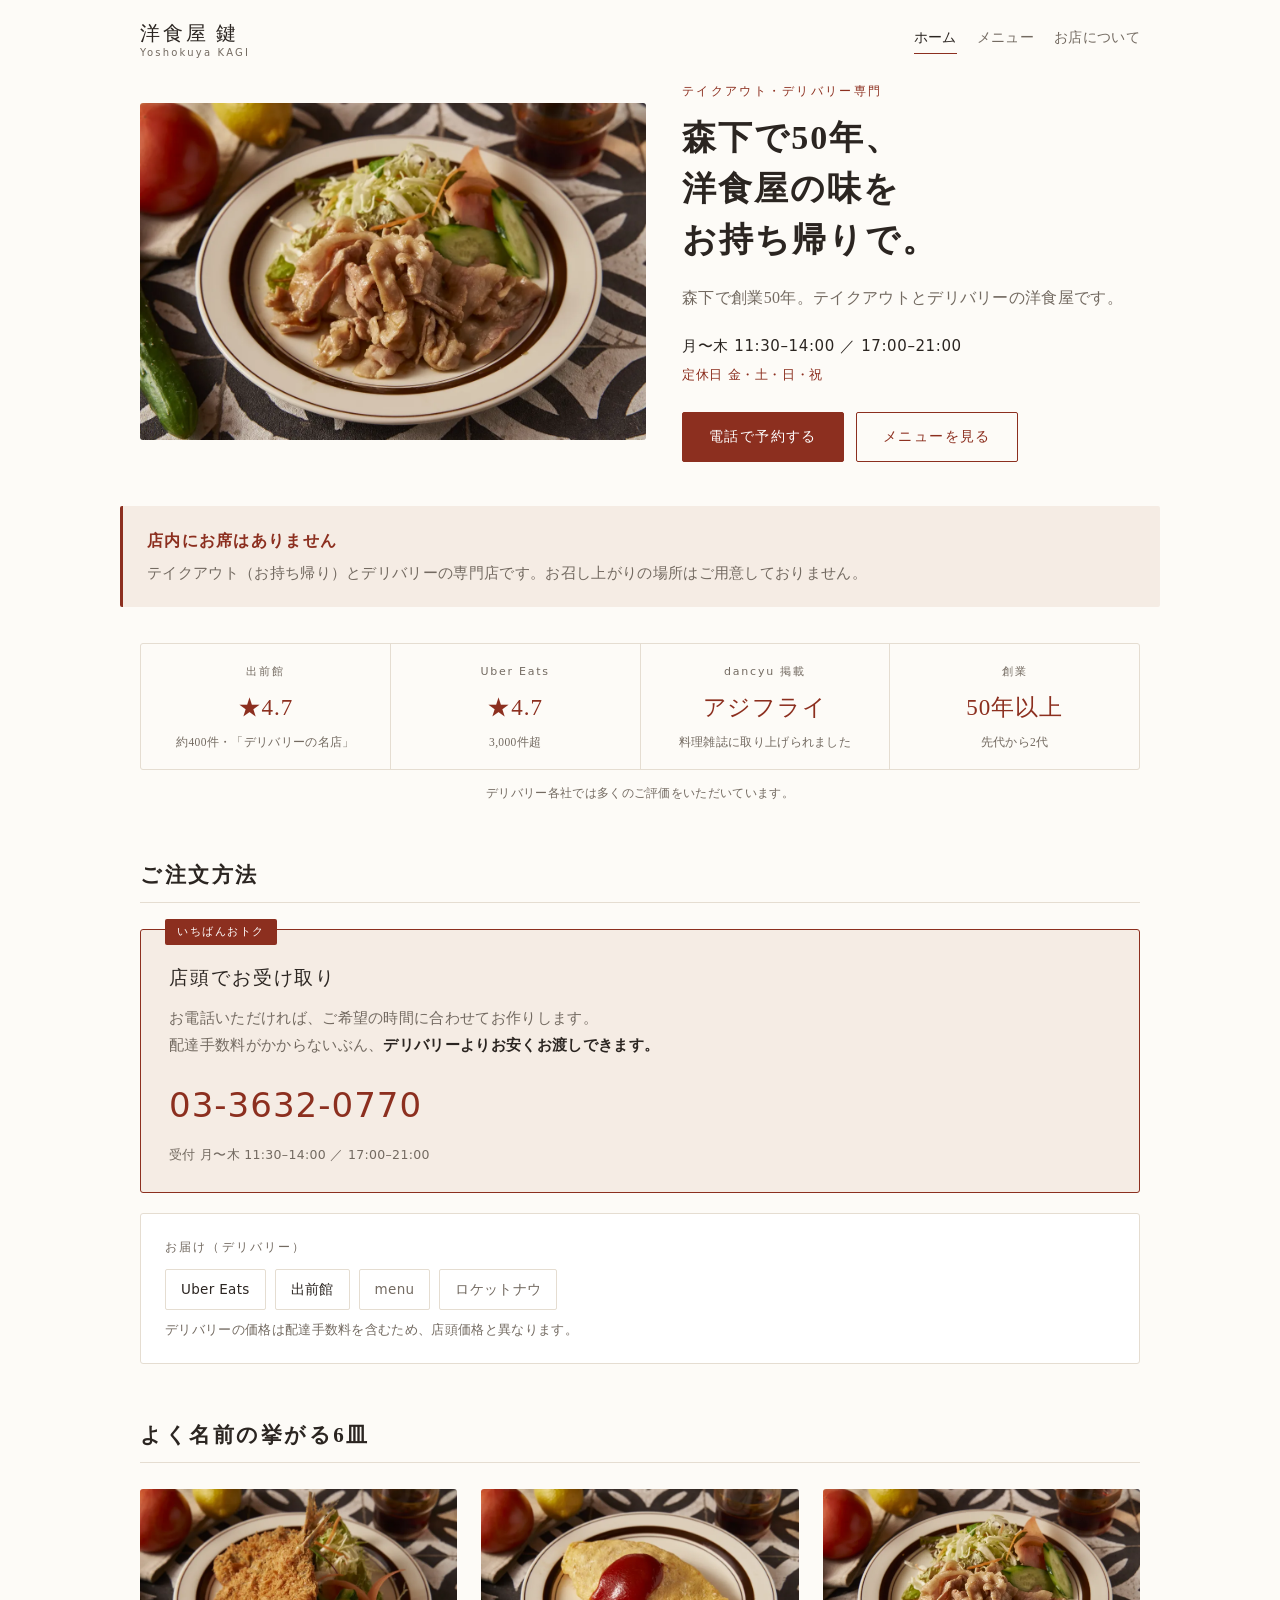
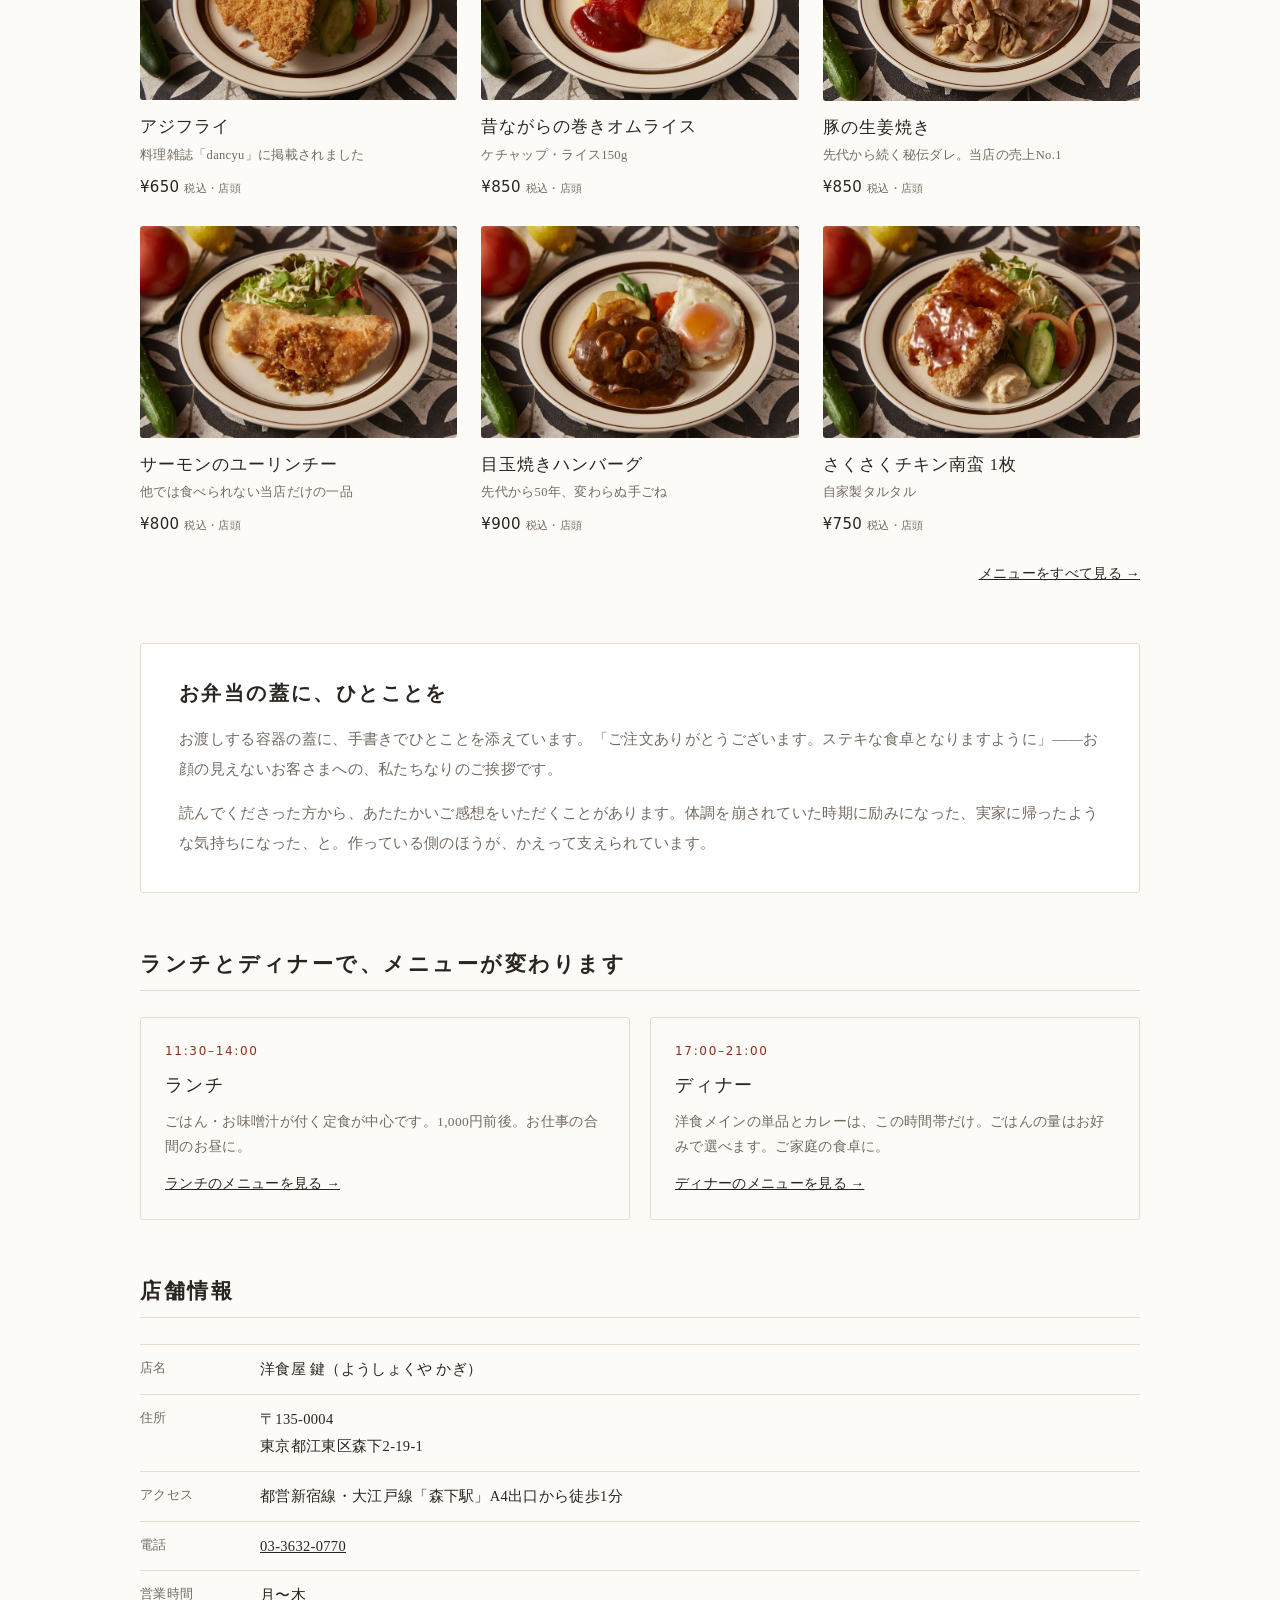
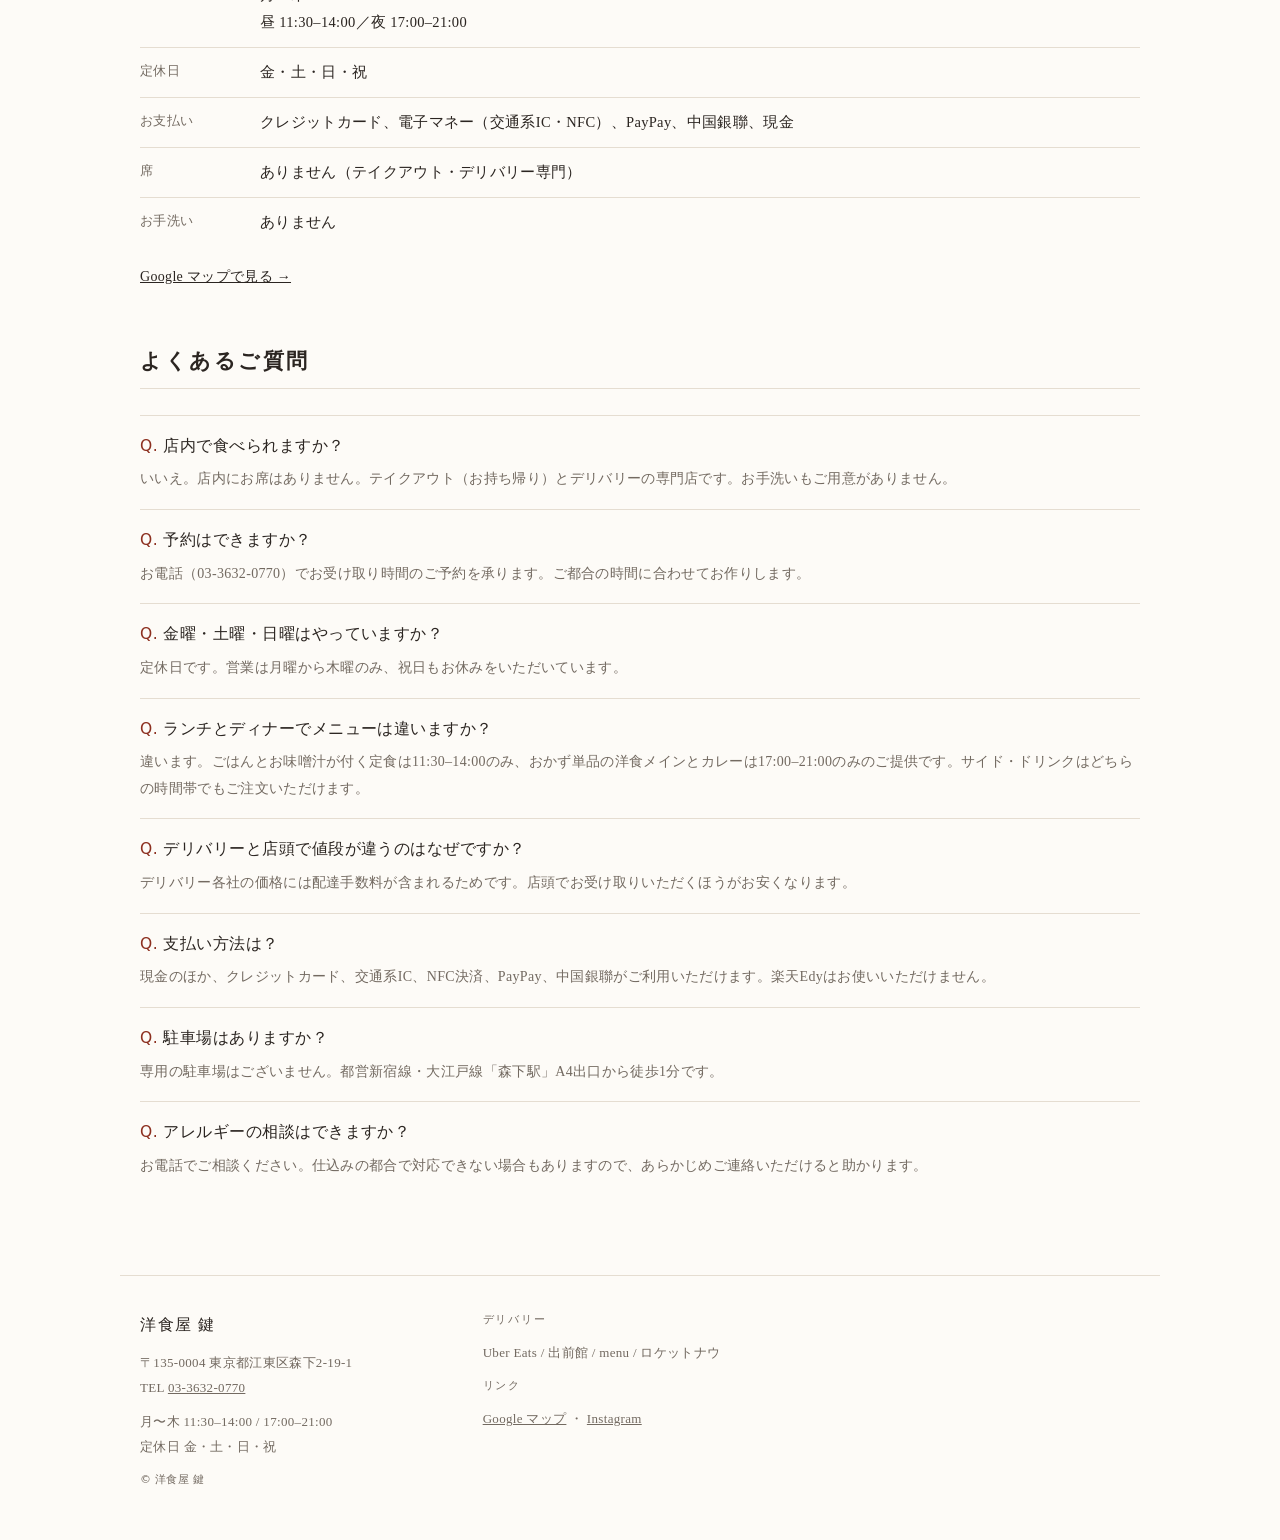
==== commit 8006bb65: "メニューをランチ/ディナーで切り分け 「洋食メイン」は終日ではなく夜（17:00-21:00）のみの提供だった。 メニューページを「時間帯 → 品目グループ」の2階層に組み替え、 洋食メインとカレーを" ====
--- a/index.html
+++ b/index.html
@@ -107,466 +107,488 @@
   "hasMenuSection": [
    {
     "@type": "MenuSection",
-    "name": "ランチ 定食",
-    "hasMenuItem": [
+    "name": "ランチ（11:30–14:00）",
+    "description": "ごはん・お味噌汁が付く定食です。この時間帯だけのご提供です。",
+    "hasMenuSection": [
      {
-      "@type": "MenuItem",
-      "name": "生姜焼き定食",
-      "description": "昼のいちばん人気",
-      "offers": {
-       "@type": "Offer",
-       "price": "1000",
-       "priceCurrency": "JPY",
-       "availableAtOrFrom": {
-        "@id": "https://yoshoku-kagi.com/#restaurant"
+      "@type": "MenuSection",
+      "name": "定食",
+      "hasMenuItem": [
+       {
+        "@type": "MenuItem",
+        "name": "生姜焼き定食",
+        "description": "昼のいちばん人気",
+        "offers": {
+         "@type": "Offer",
+         "price": "1000",
+         "priceCurrency": "JPY",
+         "availableAtOrFrom": {
+          "@id": "https://yoshoku-kagi.com/#restaurant"
+         }
+        }
+       },
+       {
+        "@type": "MenuItem",
+        "name": "アジフライ定食",
+        "description": "dancyu掲載の看板",
+        "offers": {
+         "@type": "Offer",
+         "price": "850",
+         "priceCurrency": "JPY",
+         "availableAtOrFrom": {
+          "@id": "https://yoshoku-kagi.com/#restaurant"
+         }
+        }
+       },
+       {
+        "@type": "MenuItem",
+        "name": "目玉焼きハンバーグ定食",
+        "offers": {
+         "@type": "Offer",
+         "price": "1150",
+         "priceCurrency": "JPY",
+         "availableAtOrFrom": {
+          "@id": "https://yoshoku-kagi.com/#restaurant"
+         }
+        }
+       },
+       {
+        "@type": "MenuItem",
+        "name": "チキン南蛮定食 1枚",
+        "description": "自家製タルタル",
+        "offers": {
+         "@type": "Offer",
+         "price": "1050",
+         "priceCurrency": "JPY",
+         "availableAtOrFrom": {
+          "@id": "https://yoshoku-kagi.com/#restaurant"
+         }
+        }
+       },
+       {
+        "@type": "MenuItem",
+        "name": "チキン南蛮定食 2枚",
+        "description": "しっかり食べたい日に",
+        "offers": {
+         "@type": "Offer",
+         "price": "1150",
+         "priceCurrency": "JPY",
+         "availableAtOrFrom": {
+          "@id": "https://yoshoku-kagi.com/#restaurant"
+         }
+        }
+       },
+       {
+        "@type": "MenuItem",
+        "name": "サーモンのユーリンチー定食",
+        "description": "当店だけの味",
+        "offers": {
+         "@type": "Offer",
+         "price": "1000",
+         "priceCurrency": "JPY",
+         "availableAtOrFrom": {
+          "@id": "https://yoshoku-kagi.com/#restaurant"
+         }
+        }
+       },
+       {
+        "@type": "MenuItem",
+        "name": "5種のシーフードフライ定食",
+        "offers": {
+         "@type": "Offer",
+         "price": "1250",
+         "priceCurrency": "JPY",
+         "availableAtOrFrom": {
+          "@id": "https://yoshoku-kagi.com/#restaurant"
+         }
+        }
+       },
+       {
+        "@type": "MenuItem",
+        "name": "ハンバーグ＆チキン南蛮定食",
+        "description": "肉と肉のWボリューム",
+        "offers": {
+         "@type": "Offer",
+         "price": "1800",
+         "priceCurrency": "JPY",
+         "availableAtOrFrom": {
+          "@id": "https://yoshoku-kagi.com/#restaurant"
+         }
+        }
+       },
+       {
+        "@type": "MenuItem",
+        "name": "ハンバーグ＆エビフライ定食",
+        "description": "2大スター共演",
+        "offers": {
+         "@type": "Offer",
+         "price": "1950",
+         "priceCurrency": "JPY",
+         "availableAtOrFrom": {
+          "@id": "https://yoshoku-kagi.com/#restaurant"
+         }
+        }
+       },
+       {
+        "@type": "MenuItem",
+        "name": "カレー＆ミニサラダ",
+        "description": "水曜・木曜のみ",
+        "offers": {
+         "@type": "Offer",
+         "price": "950",
+         "priceCurrency": "JPY",
+         "availableAtOrFrom": {
+          "@id": "https://yoshoku-kagi.com/#restaurant"
+         }
+        }
        }
-      }
-     },
-     {
-      "@type": "MenuItem",
-      "name": "アジフライ定食",
-      "description": "dancyu掲載の看板",
-      "offers": {
-       "@type": "Offer",
-       "price": "850",
-       "priceCurrency": "JPY",
-       "availableAtOrFrom": {
-        "@id": "https://yoshoku-kagi.com/#restaurant"
-       }
-      }
-     },
-     {
-      "@type": "MenuItem",
-      "name": "目玉焼きハンバーグ定食",
-      "offers": {
-       "@type": "Offer",
-       "price": "1150",
-       "priceCurrency": "JPY",
-       "availableAtOrFrom": {
-        "@id": "https://yoshoku-kagi.com/#restaurant"
-       }
-      }
-     },
-     {
-      "@type": "MenuItem",
-      "name": "チキン南蛮定食 1枚",
-      "description": "自家製タルタル",
-      "offers": {
-       "@type": "Offer",
-       "price": "1050",
-       "priceCurrency": "JPY",
-       "availableAtOrFrom": {
-        "@id": "https://yoshoku-kagi.com/#restaurant"
-       }
-      }
-     },
-     {
-      "@type": "MenuItem",
-      "name": "チキン南蛮定食 2枚",
-      "description": "しっかり食べたい日に",
-      "offers": {
-       "@type": "Offer",
-       "price": "1150",
-       "priceCurrency": "JPY",
-       "availableAtOrFrom": {
-        "@id": "https://yoshoku-kagi.com/#restaurant"
-       }
-      }
-     },
-     {
-      "@type": "MenuItem",
-      "name": "サーモンのユーリンチー定食",
-      "description": "当店だけの味",
-      "offers": {
-       "@type": "Offer",
-       "price": "1000",
-       "priceCurrency": "JPY",
-       "availableAtOrFrom": {
-        "@id": "https://yoshoku-kagi.com/#restaurant"
-       }
-      }
-     },
-     {
-      "@type": "MenuItem",
-      "name": "5種のシーフードフライ定食",
-      "offers": {
-       "@type": "Offer",
-       "price": "1250",
-       "priceCurrency": "JPY",
-       "availableAtOrFrom": {
-        "@id": "https://yoshoku-kagi.com/#restaurant"
-       }
-      }
-     },
-     {
-      "@type": "MenuItem",
-      "name": "ハンバーグ＆チキン南蛮定食",
-      "description": "肉と肉のWボリューム",
-      "offers": {
-       "@type": "Offer",
-       "price": "1800",
-       "priceCurrency": "JPY",
-       "availableAtOrFrom": {
-        "@id": "https://yoshoku-kagi.com/#restaurant"
-       }
-      }
-     },
-     {
-      "@type": "MenuItem",
-      "name": "ハンバーグ＆エビフライ定食",
-      "description": "2大スター共演",
-      "offers": {
-       "@type": "Offer",
-       "price": "1950",
-       "priceCurrency": "JPY",
-       "availableAtOrFrom": {
-        "@id": "https://yoshoku-kagi.com/#restaurant"
-       }
-      }
-     },
-     {
-      "@type": "MenuItem",
-      "name": "カレー＆ミニサラダ",
-      "description": "水曜・木曜のみ",
-      "offers": {
-       "@type": "Offer",
-       "price": "950",
-       "priceCurrency": "JPY",
-       "availableAtOrFrom": {
-        "@id": "https://yoshoku-kagi.com/#restaurant"
-       }
-      }
+      ]
      }
     ]
    },
    {
     "@type": "MenuSection",
-    "name": "洋食メイン",
-    "hasMenuItem": [
+    "name": "ディナー（17:00–21:00）",
+    "description": "おかず単品が中心です。この時間帯だけのご提供です。",
+    "hasMenuSection": [
      {
-      "@type": "MenuItem",
-      "name": "アジフライ",
-      "description": "料理雑誌「dancyu」に掲載されました",
-      "offers": {
-       "@type": "Offer",
-       "price": "650",
-       "priceCurrency": "JPY",
-       "availableAtOrFrom": {
-        "@id": "https://yoshoku-kagi.com/#restaurant"
+      "@type": "MenuSection",
+      "name": "洋食メイン",
+      "description": "ごはんの量はお好みで選べます。",
+      "hasMenuItem": [
+       {
+        "@type": "MenuItem",
+        "name": "アジフライ",
+        "description": "料理雑誌「dancyu」に掲載されました",
+        "offers": {
+         "@type": "Offer",
+         "price": "650",
+         "priceCurrency": "JPY",
+         "availableAtOrFrom": {
+          "@id": "https://yoshoku-kagi.com/#restaurant"
+         }
+        },
+        "image": "https://yoshoku-kagi.com/img/ajifry.webp"
+       },
+       {
+        "@type": "MenuItem",
+        "name": "昔ながらの巻きオムライス",
+        "description": "ケチャップ・ライス150g",
+        "offers": {
+         "@type": "Offer",
+         "price": "850",
+         "priceCurrency": "JPY",
+         "availableAtOrFrom": {
+          "@id": "https://yoshoku-kagi.com/#restaurant"
+         }
+        },
+        "image": "https://yoshoku-kagi.com/img/omurice-ketchup.webp"
+       },
+       {
+        "@type": "MenuItem",
+        "name": "豚の生姜焼き",
+        "description": "先代から続く秘伝ダレ。当店の売上No.1",
+        "offers": {
+         "@type": "Offer",
+         "price": "850",
+         "priceCurrency": "JPY",
+         "availableAtOrFrom": {
+          "@id": "https://yoshoku-kagi.com/#restaurant"
+         }
+        },
+        "image": "https://yoshoku-kagi.com/img/shogayaki.webp"
+       },
+       {
+        "@type": "MenuItem",
+        "name": "ふわふわデミオムライス",
+        "description": "自家製デミグラスソース・ライス150g",
+        "offers": {
+         "@type": "Offer",
+         "price": "950",
+         "priceCurrency": "JPY",
+         "availableAtOrFrom": {
+          "@id": "https://yoshoku-kagi.com/#restaurant"
+         }
+        },
+        "image": "https://yoshoku-kagi.com/img/omurice-demi.webp"
+       },
+       {
+        "@type": "MenuItem",
+        "name": "目玉焼きハンバーグ",
+        "description": "先代から50年、変わらぬ手ごね",
+        "offers": {
+         "@type": "Offer",
+         "price": "900",
+         "priceCurrency": "JPY",
+         "availableAtOrFrom": {
+          "@id": "https://yoshoku-kagi.com/#restaurant"
+         }
+        },
+        "image": "https://yoshoku-kagi.com/img/hamburg-egg.webp"
+       },
+       {
+        "@type": "MenuItem",
+        "name": "サーモンのユーリンチー",
+        "description": "他では食べられない当店だけの一品",
+        "offers": {
+         "@type": "Offer",
+         "price": "800",
+         "priceCurrency": "JPY",
+         "availableAtOrFrom": {
+          "@id": "https://yoshoku-kagi.com/#restaurant"
+         }
+        },
+        "image": "https://yoshoku-kagi.com/img/salmon-yurinchi.webp"
+       },
+       {
+        "@type": "MenuItem",
+        "name": "さくさくチキン南蛮 1枚",
+        "description": "自家製タルタル",
+        "offers": {
+         "@type": "Offer",
+         "price": "750",
+         "priceCurrency": "JPY",
+         "availableAtOrFrom": {
+          "@id": "https://yoshoku-kagi.com/#restaurant"
+         }
+        },
+        "image": "https://yoshoku-kagi.com/img/chicken-nanban.webp"
+       },
+       {
+        "@type": "MenuItem",
+        "name": "さくさくチキン南蛮 2枚",
+        "description": "しっかり食べたい日に",
+        "offers": {
+         "@type": "Offer",
+         "price": "860",
+         "priceCurrency": "JPY",
+         "availableAtOrFrom": {
+          "@id": "https://yoshoku-kagi.com/#restaurant"
+         }
+        }
+       },
+       {
+        "@type": "MenuItem",
+        "name": "豚旨ポークカツ",
+        "description": "ざっくりジューシー",
+        "offers": {
+         "@type": "Offer",
+         "price": "900",
+         "priceCurrency": "JPY",
+         "availableAtOrFrom": {
+          "@id": "https://yoshoku-kagi.com/#restaurant"
+         }
+        },
+        "image": "https://yoshoku-kagi.com/img/pork-cutlet.webp"
+       },
+       {
+        "@type": "MenuItem",
+        "name": "シーフードデラックスフライ",
+        "description": "海の三兄弟",
+        "offers": {
+         "@type": "Offer",
+         "price": "1150",
+         "priceCurrency": "JPY",
+         "availableAtOrFrom": {
+          "@id": "https://yoshoku-kagi.com/#restaurant"
+         }
+        },
+        "image": "https://yoshoku-kagi.com/img/seafood-fry.webp"
+       },
+       {
+        "@type": "MenuItem",
+        "name": "ハンバーグ＆エビフライ",
+        "description": "2大スター共演",
+        "offers": {
+         "@type": "Offer",
+         "price": "1700",
+         "priceCurrency": "JPY",
+         "availableAtOrFrom": {
+          "@id": "https://yoshoku-kagi.com/#restaurant"
+         }
+        },
+        "image": "https://yoshoku-kagi.com/img/hamburg-shrimp.webp"
+       },
+       {
+        "@type": "MenuItem",
+        "name": "ハンバーグ＆チキン南蛮",
+        "description": "肉と肉のWボリューム",
+        "offers": {
+         "@type": "Offer",
+         "price": "1550",
+         "priceCurrency": "JPY",
+         "availableAtOrFrom": {
+          "@id": "https://yoshoku-kagi.com/#restaurant"
+         }
+        },
+        "image": "https://yoshoku-kagi.com/img/hamburg-nanban.webp"
+       },
+       {
+        "@type": "MenuItem",
+        "name": "夢のチョイスフライ",
+        "description": "好きなフライを選べます",
+        "offers": {
+         "@type": "Offer",
+         "price": "150",
+         "priceCurrency": "JPY",
+         "availableAtOrFrom": {
+          "@id": "https://yoshoku-kagi.com/#restaurant"
+         }
+        }
        }
-      },
-      "image": "https://yoshoku-kagi.com/img/ajifry.webp"
+      ]
      },
      {
-      "@type": "MenuItem",
-      "name": "昔ながらの巻きオムライス",
-      "description": "ケチャップ・ライス150g",
-      "offers": {
-       "@type": "Offer",
-       "price": "850",
-       "priceCurrency": "JPY",
-       "availableAtOrFrom": {
-        "@id": "https://yoshoku-kagi.com/#restaurant"
+      "@type": "MenuSection",
+      "name": "カレー",
+      "hasMenuItem": [
+       {
+        "@type": "MenuItem",
+        "name": "洋食屋のこだわりカレーライス",
+        "description": "野菜をじっくり煮込んだ昔ながらの味",
+        "offers": {
+         "@type": "Offer",
+         "price": "750",
+         "priceCurrency": "JPY",
+         "availableAtOrFrom": {
+          "@id": "https://yoshoku-kagi.com/#restaurant"
+         }
+        },
+        "image": "https://yoshoku-kagi.com/img/curry.webp"
+       },
+       {
+        "@type": "MenuItem",
+        "name": "洋食屋のカツカレー",
+        "description": "こだわりカレー＆ポークカツ",
+        "offers": {
+         "@type": "Offer",
+         "price": "1100",
+         "priceCurrency": "JPY",
+         "availableAtOrFrom": {
+          "@id": "https://yoshoku-kagi.com/#restaurant"
+         }
+        }
        }
-      },
-      "image": "https://yoshoku-kagi.com/img/omurice-ketchup.webp"
-     },
-     {
-      "@type": "MenuItem",
-      "name": "豚の生姜焼き",
-      "description": "先代から続く秘伝ダレ。当店の売上No.1",
-      "offers": {
-       "@type": "Offer",
-       "price": "850",
-       "priceCurrency": "JPY",
-       "availableAtOrFrom": {
-        "@id": "https://yoshoku-kagi.com/#restaurant"
-       }
-      },
-      "image": "https://yoshoku-kagi.com/img/shogayaki.webp"
-     },
-     {
-      "@type": "MenuItem",
-      "name": "ふわふわデミオムライス",
-      "description": "自家製デミグラスソース・ライス150g",
-      "offers": {
-       "@type": "Offer",
-       "price": "950",
-       "priceCurrency": "JPY",
-       "availableAtOrFrom": {
-        "@id": "https://yoshoku-kagi.com/#restaurant"
-       }
-      },
-      "image": "https://yoshoku-kagi.com/img/omurice-demi.webp"
-     },
-     {
-      "@type": "MenuItem",
-      "name": "目玉焼きハンバーグ",
-      "description": "先代から50年、変わらぬ手ごね",
-      "offers": {
-       "@type": "Offer",
-       "price": "900",
-       "priceCurrency": "JPY",
-       "availableAtOrFrom": {
-        "@id": "https://yoshoku-kagi.com/#restaurant"
-       }
-      },
-      "image": "https://yoshoku-kagi.com/img/hamburg-egg.webp"
-     },
-     {
-      "@type": "MenuItem",
-      "name": "サーモンのユーリンチー",
-      "description": "他では食べられない当店だけの一品",
-      "offers": {
-       "@type": "Offer",
-       "price": "800",
-       "priceCurrency": "JPY",
-       "availableAtOrFrom": {
-        "@id": "https://yoshoku-kagi.com/#restaurant"
-       }
-      },
-      "image": "https://yoshoku-kagi.com/img/salmon-yurinchi.webp"
-     },
-     {
-      "@type": "MenuItem",
-      "name": "さくさくチキン南蛮 1枚",
-      "description": "自家製タルタル",
-      "offers": {
-       "@type": "Offer",
-       "price": "750",
-       "priceCurrency": "JPY",
-       "availableAtOrFrom": {
-        "@id": "https://yoshoku-kagi.com/#restaurant"
-       }
-      },
-      "image": "https://yoshoku-kagi.com/img/chicken-nanban.webp"
-     },
-     {
-      "@type": "MenuItem",
-      "name": "さくさくチキン南蛮 2枚",
-      "description": "しっかり食べたい日に",
-      "offers": {
-       "@type": "Offer",
-       "price": "860",
-       "priceCurrency": "JPY",
-       "availableAtOrFrom": {
-        "@id": "https://yoshoku-kagi.com/#restaurant"
-       }
-      }
-     },
-     {
-      "@type": "MenuItem",
-      "name": "豚旨ポークカツ",
-      "description": "ざっくりジューシー",
-      "offers": {
-       "@type": "Offer",
-       "price": "900",
-       "priceCurrency": "JPY",
-       "availableAtOrFrom": {
-        "@id": "https://yoshoku-kagi.com/#restaurant"
-       }
-      },
-      "image": "https://yoshoku-kagi.com/img/pork-cutlet.webp"
-     },
-     {
-      "@type": "MenuItem",
-      "name": "シーフードデラックスフライ",
-      "description": "海の三兄弟",
-      "offers": {
-       "@type": "Offer",
-       "price": "1150",
-       "priceCurrency": "JPY",
-       "availableAtOrFrom": {
-        "@id": "https://yoshoku-kagi.com/#restaurant"
-       }
-      },
-      "image": "https://yoshoku-kagi.com/img/seafood-fry.webp"
-     },
-     {
-      "@type": "MenuItem",
-      "name": "ハンバーグ＆エビフライ",
-      "description": "2大スター共演",
-      "offers": {
-       "@type": "Offer",
-       "price": "1700",
-       "priceCurrency": "JPY",
-       "availableAtOrFrom": {
-        "@id": "https://yoshoku-kagi.com/#restaurant"
-       }
-      },
-      "image": "https://yoshoku-kagi.com/img/hamburg-shrimp.webp"
-     },
-     {
-      "@type": "MenuItem",
-      "name": "ハンバーグ＆チキン南蛮",
-      "description": "肉と肉のWボリューム",
-      "offers": {
-       "@type": "Offer",
-       "price": "1550",
-       "priceCurrency": "JPY",
-       "availableAtOrFrom": {
-        "@id": "https://yoshoku-kagi.com/#restaurant"
-       }
-      },
-      "image": "https://yoshoku-kagi.com/img/hamburg-nanban.webp"
-     },
-     {
-      "@type": "MenuItem",
-      "name": "夢のチョイスフライ",
-      "description": "好きなフライを選べます",
-      "offers": {
-       "@type": "Offer",
-       "price": "150",
-       "priceCurrency": "JPY",
-       "availableAtOrFrom": {
-        "@id": "https://yoshoku-kagi.com/#restaurant"
-       }
-      }
+      ]
      }
     ]
    },
    {
     "@type": "MenuSection",
-    "name": "カレー",
-    "hasMenuItem": [
+    "name": "終日（11:30–14:00 ／ 17:00–21:00）",
+    "description": "どちらの時間帯でもご注文いただけます。",
+    "hasMenuSection": [
      {
-      "@type": "MenuItem",
-      "name": "洋食屋のこだわりカレーライス",
-      "description": "野菜をじっくり煮込んだ昔ながらの味",
-      "offers": {
-       "@type": "Offer",
-       "price": "750",
-       "priceCurrency": "JPY",
-       "availableAtOrFrom": {
-        "@id": "https://yoshoku-kagi.com/#restaurant"
+      "@type": "MenuSection",
+      "name": "サイド",
+      "hasMenuItem": [
+       {
+        "@type": "MenuItem",
+        "name": "フレッシュグリーンサラダ",
+        "description": "野菜たっぷり",
+        "offers": {
+         "@type": "Offer",
+         "price": "550",
+         "priceCurrency": "JPY",
+         "availableAtOrFrom": {
+          "@id": "https://yoshoku-kagi.com/#restaurant"
+         }
+        },
+        "image": "https://yoshoku-kagi.com/img/salad.webp"
+       },
+       {
+        "@type": "MenuItem",
+        "name": "フレッシュミニサラダ",
+        "offers": {
+         "@type": "Offer",
+         "price": "300",
+         "priceCurrency": "JPY",
+         "availableAtOrFrom": {
+          "@id": "https://yoshoku-kagi.com/#restaurant"
+         }
+        }
+       },
+       {
+        "@type": "MenuItem",
+        "name": "ライス",
+        "description": "清澄白河 三河屋ブランド",
+        "offers": {
+         "@type": "Offer",
+         "price": "300",
+         "priceCurrency": "JPY",
+         "availableAtOrFrom": {
+          "@id": "https://yoshoku-kagi.com/#restaurant"
+         }
+        }
+       },
+       {
+        "@type": "MenuItem",
+        "name": "手作りお味噌汁",
+        "description": "180cc",
+        "offers": {
+         "@type": "Offer",
+         "price": "100",
+         "priceCurrency": "JPY",
+         "availableAtOrFrom": {
+          "@id": "https://yoshoku-kagi.com/#restaurant"
+         }
+        }
        }
-      },
-      "image": "https://yoshoku-kagi.com/img/curry.webp"
+      ]
      },
      {
-      "@type": "MenuItem",
-      "name": "洋食屋のカツカレー",
-      "description": "こだわりカレー＆ポークカツ",
-      "offers": {
-       "@type": "Offer",
-       "price": "1100",
-       "priceCurrency": "JPY",
-       "availableAtOrFrom": {
-        "@id": "https://yoshoku-kagi.com/#restaurant"
+      "@type": "MenuSection",
+      "name": "ドリンク",
+      "hasMenuItem": [
+       {
+        "@type": "MenuItem",
+        "name": "綾鷹 600ml",
+        "offers": {
+         "@type": "Offer",
+         "price": "150",
+         "priceCurrency": "JPY",
+         "availableAtOrFrom": {
+          "@id": "https://yoshoku-kagi.com/#restaurant"
+         }
+        }
+       },
+       {
+        "@type": "MenuItem",
+        "name": "からだすこやか茶W 350ml",
+        "offers": {
+         "@type": "Offer",
+         "price": "200",
+         "priceCurrency": "JPY",
+         "availableAtOrFrom": {
+          "@id": "https://yoshoku-kagi.com/#restaurant"
+         }
+        }
+       },
+       {
+        "@type": "MenuItem",
+        "name": "コカ・コーラ 500ml",
+        "offers": {
+         "@type": "Offer",
+         "price": "150",
+         "priceCurrency": "JPY",
+         "availableAtOrFrom": {
+          "@id": "https://yoshoku-kagi.com/#restaurant"
+         }
+        }
+       },
+       {
+        "@type": "MenuItem",
+        "name": "カナダドライ ジンジャエール 500ml",
+        "offers": {
+         "@type": "Offer",
+         "price": "150",
+         "priceCurrency": "JPY",
+         "availableAtOrFrom": {
+          "@id": "https://yoshoku-kagi.com/#restaurant"
+         }
+        }
        }
-      }
-     }
-    ]
-   },
-   {
-    "@type": "MenuSection",
-    "name": "サイド",
-    "hasMenuItem": [
-     {
-      "@type": "MenuItem",
-      "name": "フレッシュグリーンサラダ",
-      "description": "野菜たっぷり",
-      "offers": {
-       "@type": "Offer",
-       "price": "550",
-       "priceCurrency": "JPY",
-       "availableAtOrFrom": {
-        "@id": "https://yoshoku-kagi.com/#restaurant"
-       }
-      },
-      "image": "https://yoshoku-kagi.com/img/salad.webp"
-     },
-     {
-      "@type": "MenuItem",
-      "name": "フレッシュミニサラダ",
-      "offers": {
-       "@type": "Offer",
-       "price": "300",
-       "priceCurrency": "JPY",
-       "availableAtOrFrom": {
-        "@id": "https://yoshoku-kagi.com/#restaurant"
-       }
-      }
-     },
-     {
-      "@type": "MenuItem",
-      "name": "ライス",
-      "description": "清澄白河 三河屋ブランド",
-      "offers": {
-       "@type": "Offer",
-       "price": "300",
-       "priceCurrency": "JPY",
-       "availableAtOrFrom": {
-        "@id": "https://yoshoku-kagi.com/#restaurant"
-       }
-      }
-     },
-     {
-      "@type": "MenuItem",
-      "name": "手作りお味噌汁",
-      "description": "180cc",
-      "offers": {
-       "@type": "Offer",
-       "price": "100",
-       "priceCurrency": "JPY",
-       "availableAtOrFrom": {
-        "@id": "https://yoshoku-kagi.com/#restaurant"
-       }
-      }
-     }
-    ]
-   },
-   {
-    "@type": "MenuSection",
-    "name": "ドリンク",
-    "hasMenuItem": [
-     {
-      "@type": "MenuItem",
-      "name": "綾鷹 600ml",
-      "offers": {
-       "@type": "Offer",
-       "price": "150",
-       "priceCurrency": "JPY",
-       "availableAtOrFrom": {
-        "@id": "https://yoshoku-kagi.com/#restaurant"
-       }
-      }
-     },
-     {
-      "@type": "MenuItem",
-      "name": "からだすこやか茶W 350ml",
-      "offers": {
-       "@type": "Offer",
-       "price": "200",
-       "priceCurrency": "JPY",
-       "availableAtOrFrom": {
-        "@id": "https://yoshoku-kagi.com/#restaurant"
-       }
-      }
-     },
-     {
-      "@type": "MenuItem",
-      "name": "コカ・コーラ 500ml",
-      "offers": {
-       "@type": "Offer",
-       "price": "150",
-       "priceCurrency": "JPY",
-       "availableAtOrFrom": {
-        "@id": "https://yoshoku-kagi.com/#restaurant"
-       }
-      }
-     },
-     {
-      "@type": "MenuItem",
-      "name": "カナダドライ ジンジャエール 500ml",
-      "offers": {
-       "@type": "Offer",
-       "price": "150",
-       "priceCurrency": "JPY",
-       "availableAtOrFrom": {
-        "@id": "https://yoshoku-kagi.com/#restaurant"
-       }
-      }
+      ]
      }
     ]
    }
@@ -608,7 +630,7 @@
    "name": "ランチとディナーでメニューは違いますか？",
    "acceptedAnswer": {
     "@type": "Answer",
-    "text": "違います。11:30–14:00はごはんとお味噌汁が付く定食が中心、17:00–21:00はおかず単品が中心です。"
+    "text": "違います。ごはんとお味噌汁が付く定食は11:30–14:00のみ、おかず単品の洋食メインとカレーは17:00–21:00のみのご提供です。サイド・ドリンクはどちらの時間帯でもご注文いただけます。"
    }
   },
   {
@@ -805,7 +827,7 @@
     <div class="tb-card">
       <p class="tb-time">17:00–21:00</p>
       <p class="tb-name">ディナー</p>
-      <p class="tb-desc">おかず単品が中心です。ごはんの量はお好みで選べます。ご家庭の食卓に。</p>
+      <p class="tb-desc">洋食メインの単品とカレーは、この時間帯だけ。ごはんの量はお好みで選べます。ご家庭の食卓に。</p>
       <p class="tb-link"><a href="/menu/#dinner">ディナーのメニューを見る &rarr;</a></p>
     </div>
   </div>
@@ -845,7 +867,7 @@
     </div>
     <div class="faq-item">
       <p class="faq-q">ランチとディナーでメニューは違いますか？</p>
-      <p class="faq-a">違います。11:30–14:00はごはんとお味噌汁が付く定食が中心、17:00–21:00はおかず単品が中心です。</p>
+      <p class="faq-a">違います。ごはんとお味噌汁が付く定食は11:30–14:00のみ、おかず単品の洋食メインとカレーは17:00–21:00のみのご提供です。サイド・ドリンクはどちらの時間帯でもご注文いただけます。</p>
     </div>
     <div class="faq-item">
       <p class="faq-q">デリバリーと店頭で値段が違うのはなぜですか？</p>
--- a/style.css
+++ b/style.css
@@ -136,12 +136,24 @@
 .map-link{margin:18px 0 0;font-size:14px}
 
 /* メニュー */
-.jump{display:flex;flex-wrap:wrap;gap:8px 16px;font-size:13px;margin-top:14px}
+.jump{display:flex;flex-wrap:wrap;gap:10px 26px;font-size:13px;margin-top:14px}
 .jump a{color:var(--muted)}
-.m-group{padding-top:44px}
-.m-time{font-size:12px;letter-spacing:.1em;color:var(--accent);margin-left:14px;
-  font-family:system-ui,sans-serif}
-.m-gnote{margin:-14px 0 18px;font-size:13px;color:var(--muted)}
+.jump-band{display:flex;flex-wrap:wrap;align-items:baseline;gap:4px 10px}
+.jb-name{color:var(--fg) !important;letter-spacing:.08em}
+.jb-time{font-size:11px;color:var(--accent);font-family:system-ui,sans-serif;margin-right:2px}
+
+/* 時間帯の帯（ランチ／ディナー／終日） */
+.m-band{padding-top:60px;border-bottom:1px solid var(--line);padding-bottom:16px}
+.m-band .band-time{margin:0;font-size:12px;letter-spacing:.18em;color:var(--accent);
+  font-family:system-ui,sans-serif}
+.m-band .band-name{margin:4px 0 8px;font-size:27px;letter-spacing:.18em;
+  border:0;padding:0}
+.m-band .band-note{margin:0;font-size:13.5px;color:var(--muted);line-height:1.85}
+
+.m-group{padding-top:34px}
+.m-band + .m-group{padding-top:26px}
+.m-group h3{margin:0 0 16px;font-size:17px;font-weight:600;letter-spacing:.12em;line-height:1.5}
+.m-gnote{margin:-10px 0 16px;font-size:13px;color:var(--muted)}
 .m-list{list-style:none;margin:0;padding:0}
 .m-item{display:flex;align-items:baseline;gap:8px;padding:10px 0;border-bottom:1px dotted var(--line)}
 .m-name{flex:0 1 auto}
@@ -181,6 +193,8 @@
   .lid-inner{padding:26px 22px}
   .story{grid-template-columns:1fr;gap:24px}
   .f-grid{grid-template-columns:1fr;gap:22px}
+  .m-band{padding-top:46px}
+  .m-band .band-name{font-size:23px}
   .info-dl{grid-template-columns:96px 1fr;font-size:14px}
   .fact-list span{min-width:0;display:block}
   section{padding-top:44px}
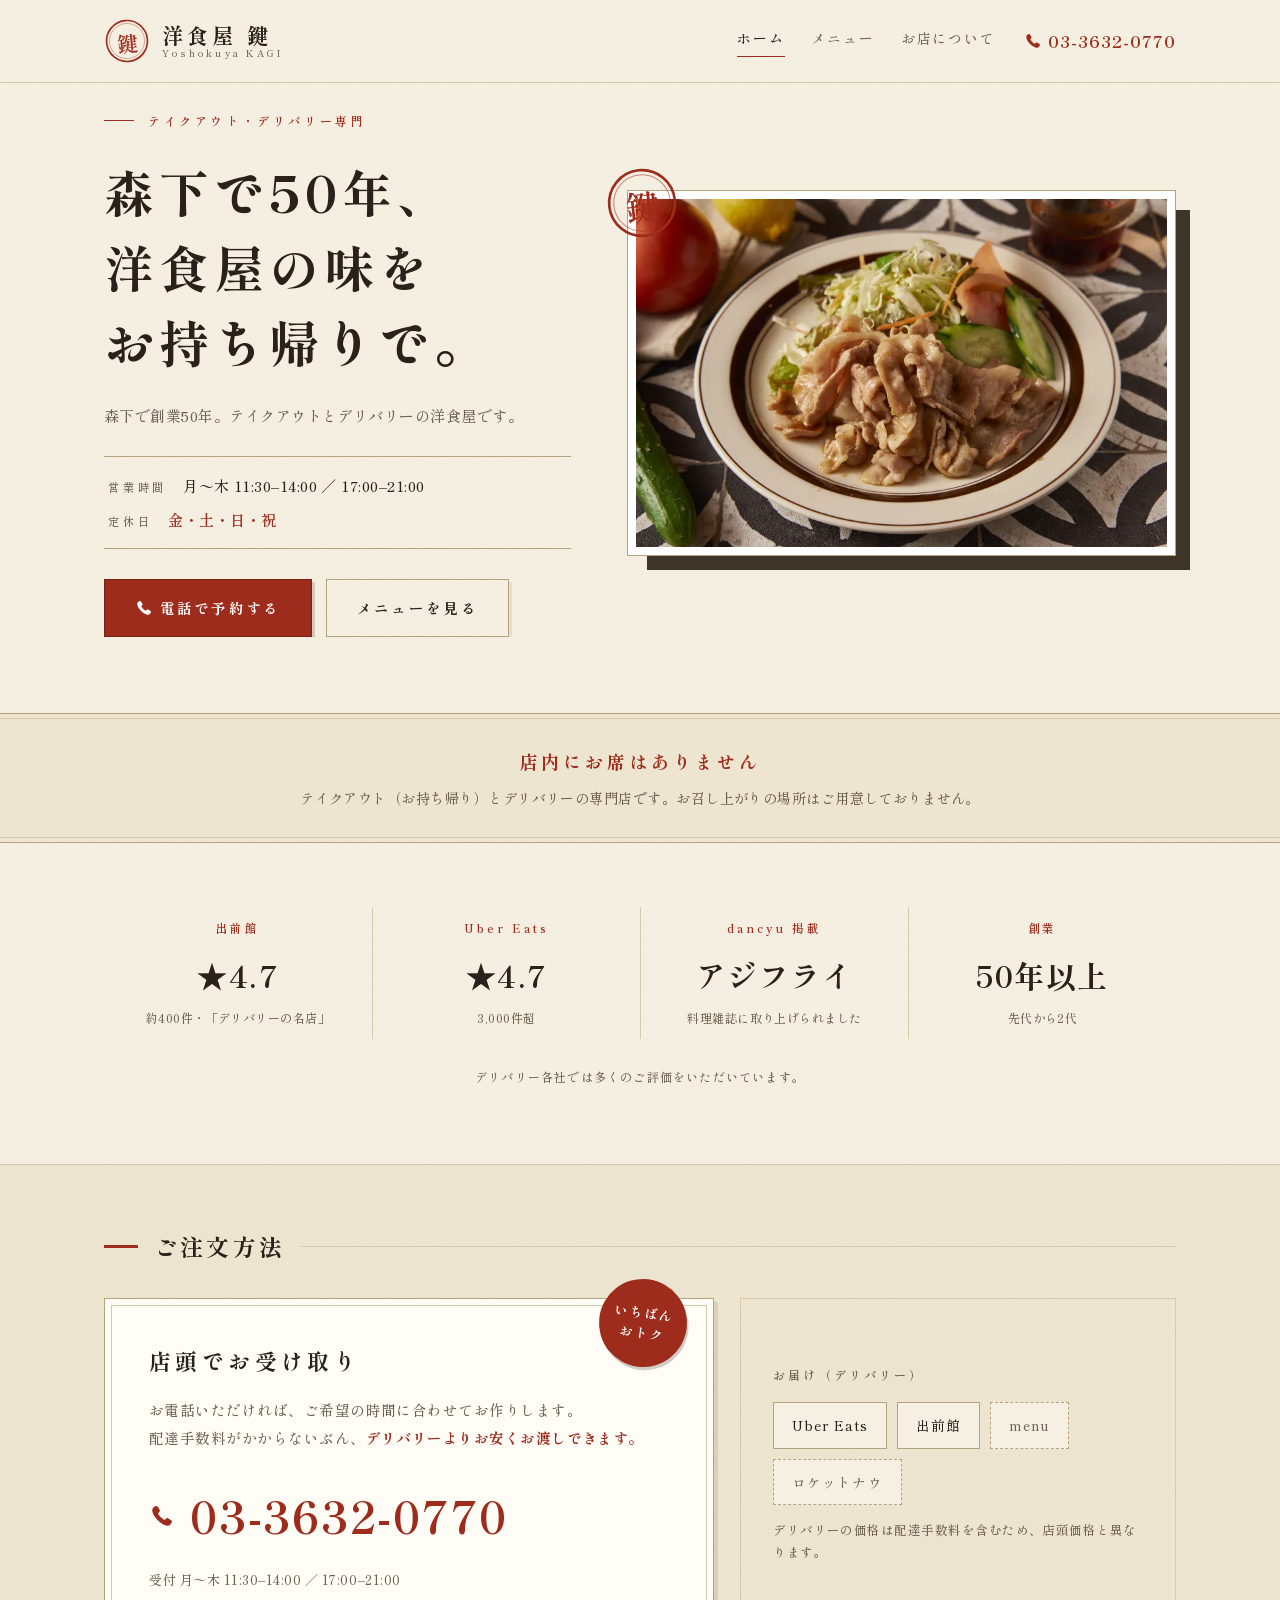
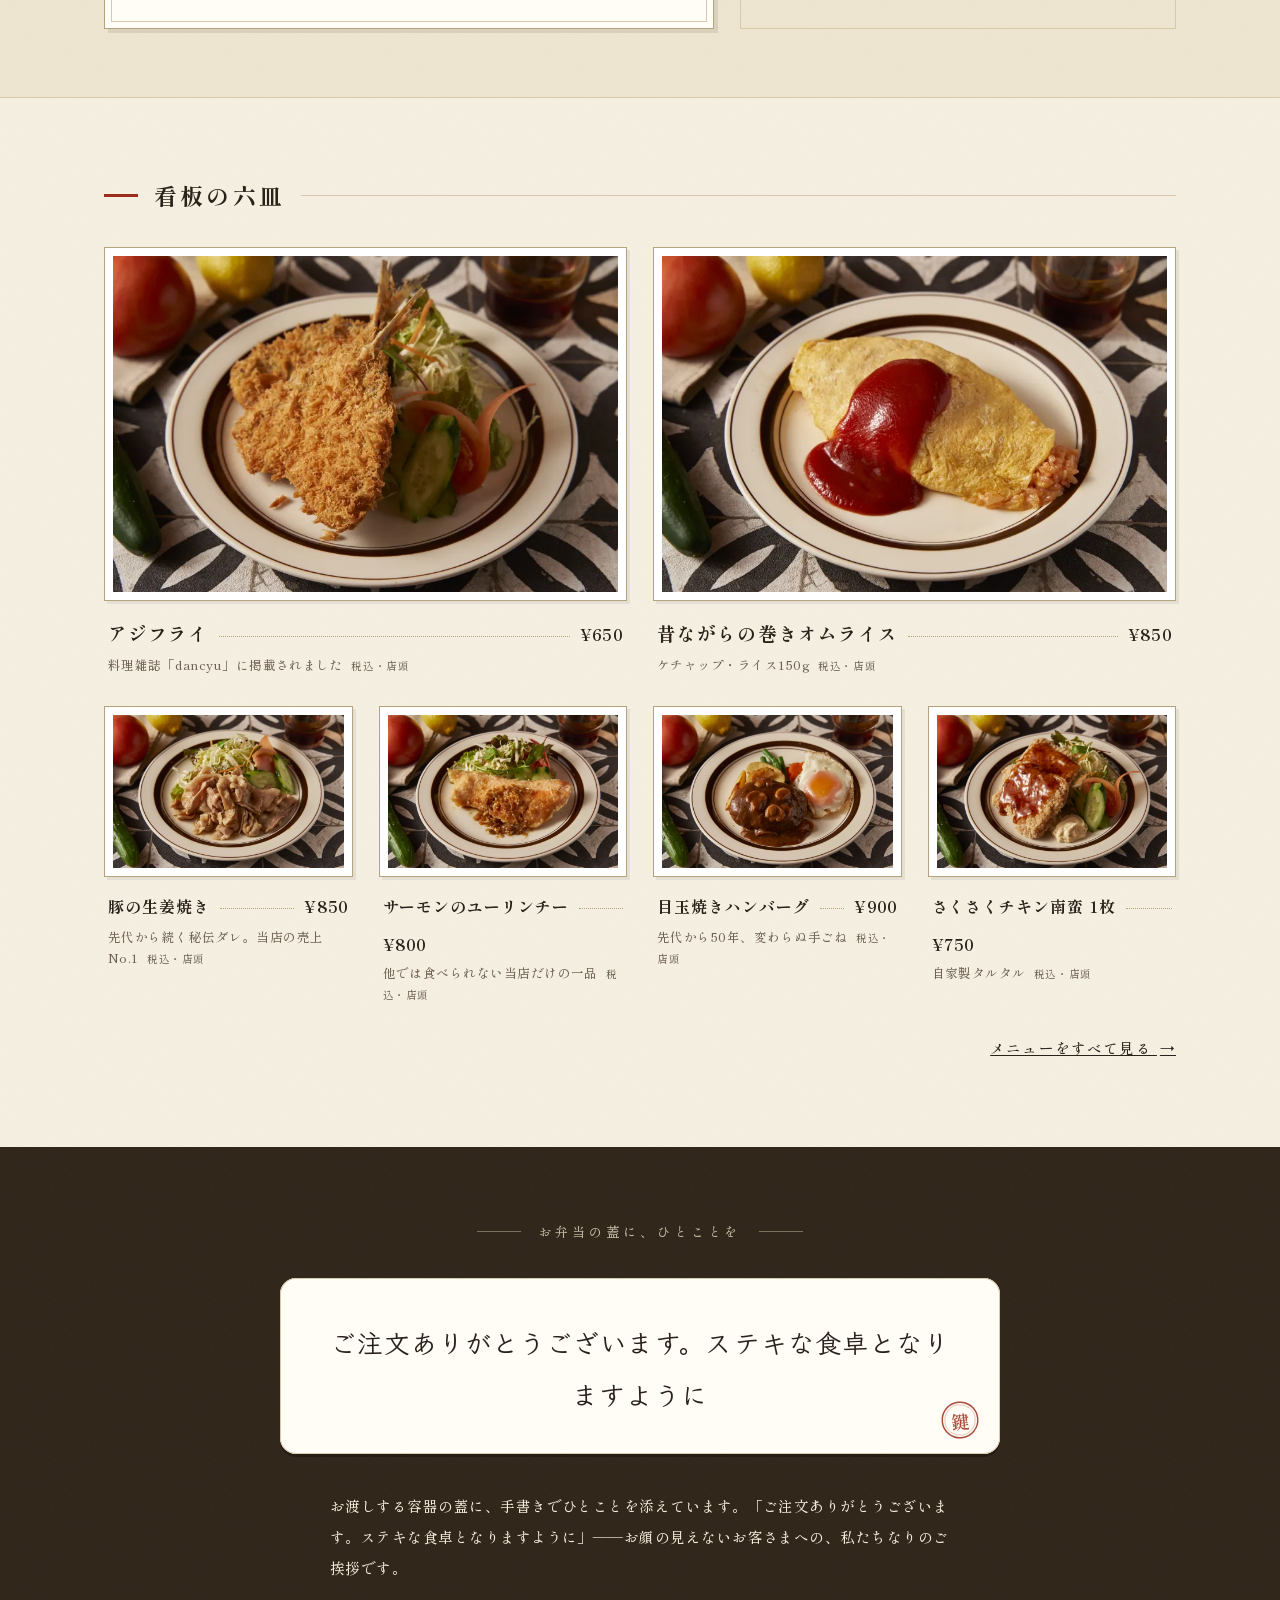
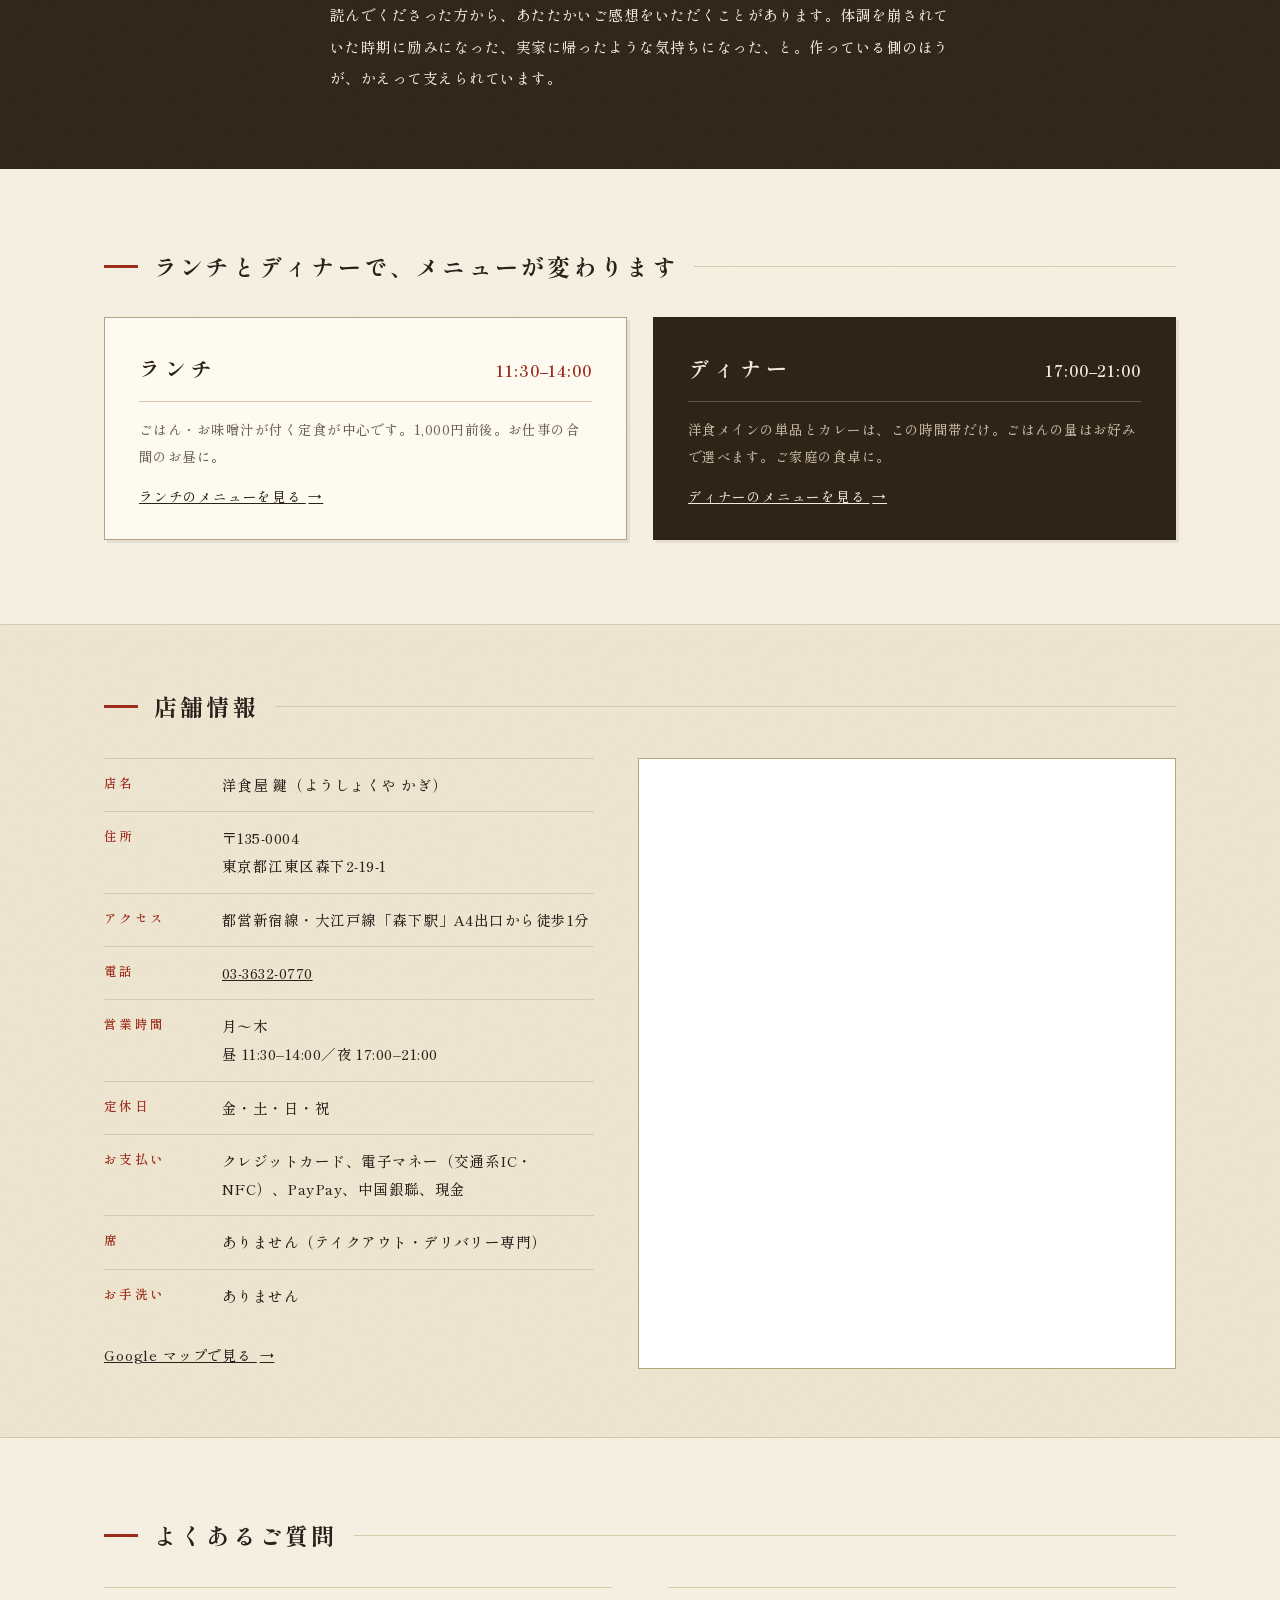
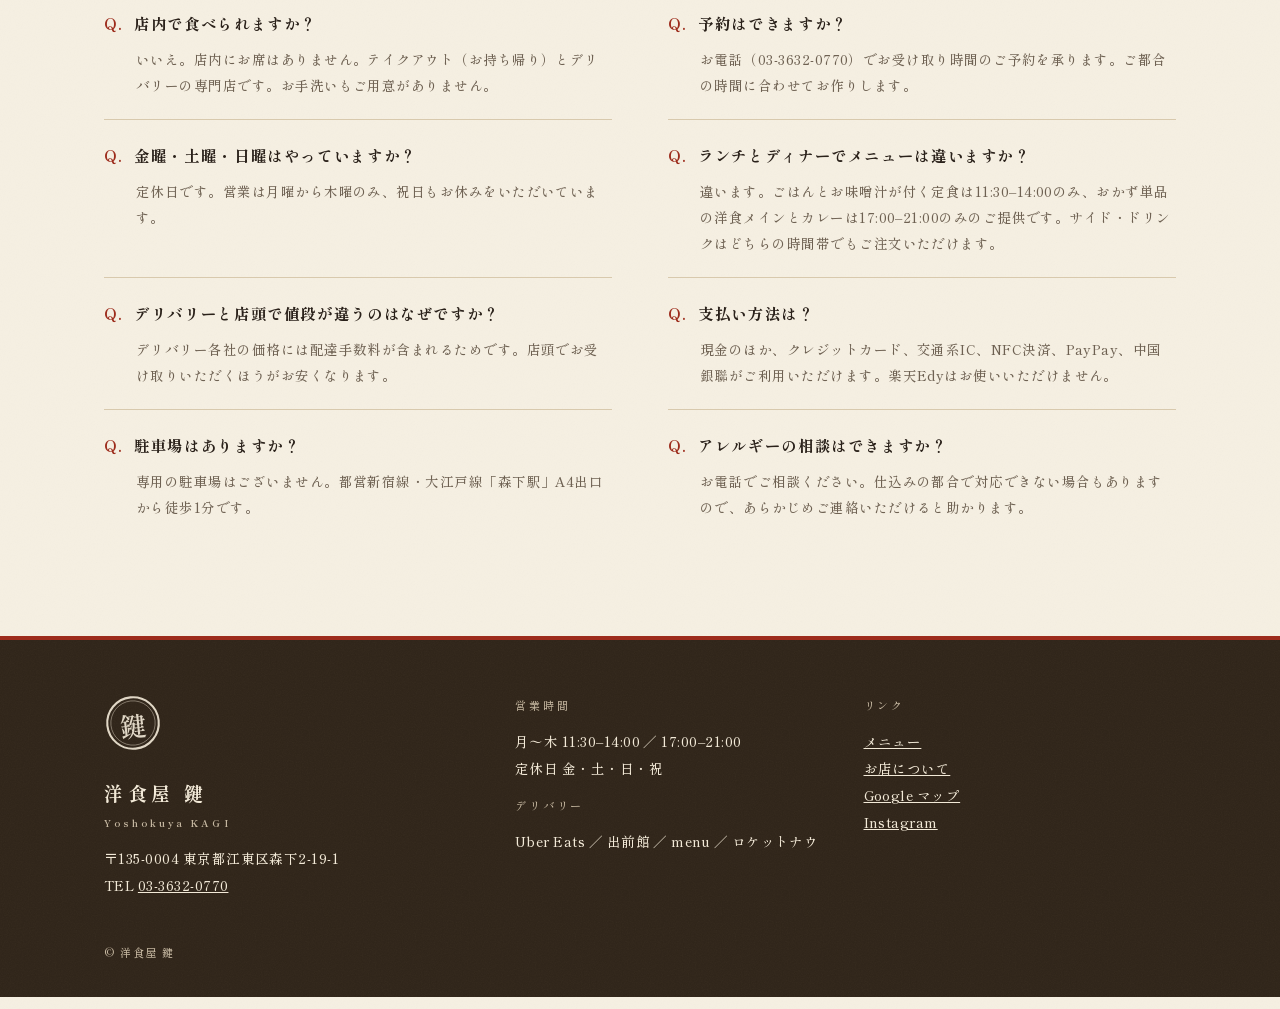
==== commit 624a612b: "デザイン全面改修v2: Shippori Mincho＋Klee One・落款の意匠・注文導線と店頭受け取りの強化・地図埋め込み・favicon/OGP追加 Co-Authored-By: Claud" ====
--- a/index.html
+++ b/index.html
@@ -6,13 +6,21 @@
 <title>洋食屋 鍵｜森下のテイクアウト・デリバリー専門の洋食屋</title>
 <meta name="description" content="東京・江東区森下で創業50年。テイクアウトとデリバリーの洋食屋です。生姜焼き・目玉焼きハンバーグ・dancyu掲載のアジフライ。月〜木 11:30–14:00／17:00–21:00、金土日祝は定休。森下駅から徒歩1分。">
 <link rel="canonical" href="https://yoshoku-kagi.com/">
+<meta name="theme-color" content="#f6f0e2">
 <meta property="og:type" content="restaurant">
 <meta property="og:title" content="洋食屋 鍵｜森下のテイクアウト・デリバリー専門の洋食屋">
 <meta property="og:description" content="東京・江東区森下で創業50年。テイクアウトとデリバリーの洋食屋です。生姜焼き・目玉焼きハンバーグ・dancyu掲載のアジフライ。月〜木 11:30–14:00／17:00–21:00、金土日祝は定休。森下駅から徒歩1分。">
 <meta property="og:url" content="https://yoshoku-kagi.com/">
-<meta property="og:image" content="https://yoshoku-kagi.com/img/shogayaki.webp">
+<meta property="og:image" content="https://yoshoku-kagi.com/img/og.jpg">
+<meta property="og:image:width" content="1200">
+<meta property="og:image:height" content="630">
 <meta property="og:locale" content="ja_JP">
 <meta name="twitter:card" content="summary_large_image">
+<link rel="icon" type="image/svg+xml" href="/favicon.svg">
+<link rel="apple-touch-icon" href="/apple-touch-icon.png">
+<link rel="preconnect" href="https://fonts.googleapis.com">
+<link rel="preconnect" href="https://fonts.gstatic.com" crossorigin>
+<link rel="stylesheet" href="https://fonts.googleapis.com/css2?family=Shippori+Mincho:wght@500;600;700;800&family=Klee+One:wght@600&display=swap">
 <link rel="stylesheet" href="/style.css">
 <script type="application/ld+json">
 {
@@ -671,28 +679,38 @@
 </head>
 <body>
 <header class="site">
-  <a class="brand" href="/"><span class="brand-ja">洋食屋 鍵</span><span class="brand-en">Yoshokuya KAGI</span></a>
-  <nav><a href="/" class="on">ホーム</a><a href="/menu/">メニュー</a><a href="/about/">お店について</a></nav>
+  <div class="site-in">
+    <a class="brand" href="/"><svg class="stamp brand-stamp" width="46" height="46" viewBox="0 0 72 72" aria-hidden="true" focusable="false"><g transform="rotate(-6 36 36)"><circle cx="36" cy="36" r="32" fill="none" stroke="currentColor" stroke-width="2.6"/><circle cx="36" cy="36" r="27.5" fill="none" stroke="currentColor" stroke-width="1" opacity=".55"/><text x="36" y="38.5" text-anchor="middle" dominant-baseline="central" font-family="Shippori Mincho,Hiragino Mincho ProN,serif" font-size="33" font-weight="600" fill="currentColor">鍵</text></g></svg><span class="brand-t"><span class="brand-ja">洋食屋 鍵</span><span class="brand-en">Yoshokuya KAGI</span></span></a>
+    <nav class="gnav"><a href="/" class="on">ホーム</a><a href="/menu/">メニュー</a><a href="/about/">お店について</a></nav>
+    <a class="head-tel" href="tel:0336320770"><svg class="i-tel" width="18" height="18" viewBox="0 0 24 24" aria-hidden="true" focusable="false"><path fill="currentColor" d="M6.6 2.8c.5-.1 1 .1 1.3.5l2 3.1c.3.5.3 1.1-.1 1.5L8.6 9.4a.6.6 0 0 0-.1.7 12.3 12.3 0 0 0 5.4 5.4c.2.1.5.1.7-.1l1.5-1.2c.4-.4 1-.4 1.5-.1l3.1 2c.4.3.6.8.5 1.3-.3 1.5-1.7 3.6-3.9 3.6C11.9 21 3 12.1 3 6.7c0-2.2 2.1-3.6 3.6-3.9z"/></svg><span>03-3632-0770</span></a>
+  </div>
 </header>
 
 <section class="hero">
-  <div class="hero-img">
-    <img src="/img/shogayaki.webp" srcset="/img/shogayaki-sm.webp 800w, /img/shogayaki.webp 1200w"
-         sizes="100vw" width="1200" height="800" alt="豚の生姜焼き" fetchpriority="high">
-  </div>
-  <div class="hero-txt">
-    <p class="hero-kicker">テイクアウト・デリバリー専門</p>
-    <h1>森下で50年、<br>洋食屋の味を<br>お持ち帰りで。</h1>
-    <p class="lead">森下で創業50年。テイクアウトとデリバリーの洋食屋です。</p>
-    <p class="hero-hours">月〜木 11:30–14:00 ／ 17:00–21:00<br>
-      <span class="closed">定休日 金・土・日・祝</span></p>
-    <p class="hero-cta"><a class="btn" href="#order">電話で予約する</a><a class="btn btn-2" href="/menu/">メニューを見る</a></p>
+  <div class="hero-in">
+    <div class="hero-txt">
+      <p class="hero-kicker">テイクアウト・デリバリー専門</p>
+      <h1>森下で50年、<br>洋食屋の味を<br>お持ち帰りで。</h1>
+      <p class="lead">森下で創業50年。テイクアウトとデリバリーの洋食屋です。</p>
+      <div class="hero-hours">
+        <p><span class="hh-label">営業時間</span>月〜木 11:30–14:00 ／ 17:00–21:00</p>
+        <p><span class="hh-label">定休日</span><span class="closed">金・土・日・祝</span></p>
+      </div>
+      <p class="hero-cta"><a class="btn" href="#order"><svg class="i-tel" width="18" height="18" viewBox="0 0 24 24" aria-hidden="true" focusable="false"><path fill="currentColor" d="M6.6 2.8c.5-.1 1 .1 1.3.5l2 3.1c.3.5.3 1.1-.1 1.5L8.6 9.4a.6.6 0 0 0-.1.7 12.3 12.3 0 0 0 5.4 5.4c.2.1.5.1.7-.1l1.5-1.2c.4-.4 1-.4 1.5-.1l3.1 2c.4.3.6.8.5 1.3-.3 1.5-1.7 3.6-3.9 3.6C11.9 21 3 12.1 3 6.7c0-2.2 2.1-3.6 3.6-3.9z"/></svg>電話で予約する</a><a class="btn btn-2" href="/menu/">メニューを見る</a></p>
+    </div>
+    <figure class="hero-img">
+      <img src="/img/shogayaki.webp" srcset="/img/shogayaki-sm.webp 800w, /img/shogayaki.webp 1200w"
+           sizes="(max-width: 760px) 100vw, 54vw" width="1200" height="800" alt="豚の生姜焼き" fetchpriority="high">
+      <svg class="stamp hero-stamp" width="74" height="74" viewBox="0 0 72 72" aria-hidden="true" focusable="false"><g transform="rotate(-6 36 36)"><circle cx="36" cy="36" r="32" fill="none" stroke="currentColor" stroke-width="2.6"/><circle cx="36" cy="36" r="27.5" fill="none" stroke="currentColor" stroke-width="1" opacity=".55"/><text x="36" y="38.5" text-anchor="middle" dominant-baseline="central" font-family="Shippori Mincho,Hiragino Mincho ProN,serif" font-size="33" font-weight="600" fill="currentColor">鍵</text></g></svg>
+    </figure>
   </div>
 </section>
 
 <aside class="notice">
-  <p class="n-head">店内にお席はありません</p>
-  <p>テイクアウト（お持ち帰り）とデリバリーの専門店です。<br class="sp">お召し上がりの場所はご用意しておりません。</p>
+  <div class="notice-in">
+    <p class="n-head">店内にお席はありません</p>
+    <p>テイクアウト（お持ち帰り）とデリバリーの専門店です。<br class="sp">お召し上がりの場所はご用意しておりません。</p>
+  </div>
 </aside>
 
 <section class="proof">
@@ -721,137 +739,150 @@
   <p class="proof-cap">デリバリー各社では多くのご評価をいただいています。</p>
 </section>
 
-<section class="order" id="order">
-  <h2>ご注文方法</h2>
-
-  <div class="order-main">
-    <p class="om-badge">いちばんおトク</p>
-    <p class="om-kind">店頭でお受け取り</p>
-    <p class="om-lead">お電話いただければ、ご希望の時間に合わせてお作りします。<br>
-      配達手数料がかからないぶん、<strong>デリバリーよりお安くお渡しできます。</strong></p>
-    <p class="om-tel"><a href="tel:0336320770">03-3632-0770</a></p>
-    <p class="om-hours">受付 月〜木 11:30–14:00 ／ 17:00–21:00</p>
-  </div>
-
-  <div class="order-sub">
-    <p class="oc-kind">お届け（デリバリー）</p>
-    <p class="oc-main pf-list"><a class="pf" href="https://www.ubereats.com/jp/store/x/uXtVyRdcQXenTBQSp-LXrA" rel="noopener">Uber Eats</a><a class="pf" href="https://demae-can.com/shop/menu/3119565" rel="noopener">出前館</a><span class="pf pf-nolink">menu</span><span class="pf pf-nolink">ロケットナウ</span></p>
-    <p class="oc-note">デリバリーの価格は配達手数料を含むため、店頭価格と異なります。</p>
+<div class="order-band" id="order">
+<section class="order">
+  <div class="sec-head"><span class="sh-rule" aria-hidden="true"></span><h2>ご注文方法</h2><span class="sh-line" aria-hidden="true"></span></div>
+  <div class="order-grid">
+    <div class="order-main">
+      <p class="om-badge" aria-label="いちばんおトク"><span>いちばん<br>おトク</span></p>
+      <p class="om-kind">店頭でお受け取り</p>
+      <p class="om-lead">お電話いただければ、ご希望の時間に合わせてお作りします。<br>
+        配達手数料がかからないぶん、<strong>デリバリーよりお安くお渡しできます。</strong></p>
+      <p class="om-tel"><a href="tel:0336320770"><svg class="i-tel" width="18" height="18" viewBox="0 0 24 24" aria-hidden="true" focusable="false"><path fill="currentColor" d="M6.6 2.8c.5-.1 1 .1 1.3.5l2 3.1c.3.5.3 1.1-.1 1.5L8.6 9.4a.6.6 0 0 0-.1.7 12.3 12.3 0 0 0 5.4 5.4c.2.1.5.1.7-.1l1.5-1.2c.4-.4 1-.4 1.5-.1l3.1 2c.4.3.6.8.5 1.3-.3 1.5-1.7 3.6-3.9 3.6C11.9 21 3 12.1 3 6.7c0-2.2 2.1-3.6 3.6-3.9z"/></svg>03-3632-0770</a></p>
+      <p class="om-hours">受付 月〜木 11:30–14:00 ／ 17:00–21:00</p>
+    </div>
+    <div class="order-sub">
+      <p class="oc-kind">お届け（デリバリー）</p>
+      <p class="oc-main pf-list"><a class="pf" href="https://www.ubereats.com/jp/store/x/uXtVyRdcQXenTBQSp-LXrA" rel="noopener">Uber Eats</a><a class="pf" href="https://demae-can.com/shop/menu/3119565" rel="noopener">出前館</a><span class="pf pf-nolink">menu</span><span class="pf pf-nolink">ロケットナウ</span></p>
+      <p class="oc-note">デリバリーの価格は配達手数料を含むため、店頭価格と異なります。</p>
+    </div>
   </div>
 </section>
+</div>
 
 
 <section class="picks">
-  <h2>よく名前の挙がる6皿</h2>
+  <div class="sec-head"><span class="sh-rule" aria-hidden="true"></span><h2>看板の六皿</h2><span class="sh-line" aria-hidden="true"></span></div>
   <div class="dish-grid">
-    <figure class="dish">
-      <img src="/img/ajifry.webp" srcset="/img/ajifry-sm.webp 800w, /img/ajifry.webp 1200w"
-           sizes="(max-width: 700px) 100vw, 33vw" width="1200" height="800" loading="lazy"
-           alt="アジフライ">
+    <figure class="dish dish-lg">
+      <div class="ph"><img src="/img/ajifry.webp" srcset="/img/ajifry-sm.webp 800w, /img/ajifry.webp 1200w"
+           sizes="(max-width: 760px) 100vw, 46vw" width="1200" height="800" loading="lazy"
+           alt="アジフライ"></div>
       <figcaption>
-        <p class="d-name">アジフライ</p>
-        <p class="d-note">料理雑誌「dancyu」に掲載されました</p>
-        <p class="d-price">&yen;650<span class="d-tax">税込・店頭</span></p>
+        <p class="d-row"><span class="d-name">アジフライ</span><span class="d-dots" aria-hidden="true"></span><span class="d-price">&yen;650</span></p>
+        <p class="d-note">料理雑誌「dancyu」に掲載されました<span class="d-tax">税込・店頭</span></p>
+      </figcaption>
+    </figure>
+    <figure class="dish dish-lg">
+      <div class="ph"><img src="/img/omurice-ketchup.webp" srcset="/img/omurice-ketchup-sm.webp 800w, /img/omurice-ketchup.webp 1200w"
+           sizes="(max-width: 760px) 100vw, 46vw" width="1200" height="800" loading="lazy"
+           alt="昔ながらの巻きオムライス"></div>
+      <figcaption>
+        <p class="d-row"><span class="d-name">昔ながらの巻きオムライス</span><span class="d-dots" aria-hidden="true"></span><span class="d-price">&yen;850</span></p>
+        <p class="d-note">ケチャップ・ライス150g<span class="d-tax">税込・店頭</span></p>
       </figcaption>
     </figure>
     <figure class="dish">
-      <img src="/img/omurice-ketchup.webp" srcset="/img/omurice-ketchup-sm.webp 800w, /img/omurice-ketchup.webp 1200w"
-           sizes="(max-width: 700px) 100vw, 33vw" width="1200" height="800" loading="lazy"
-           alt="昔ながらの巻きオムライス">
+      <div class="ph"><img src="/img/shogayaki.webp" srcset="/img/shogayaki-sm.webp 800w, /img/shogayaki.webp 1200w"
+           sizes="(max-width: 760px) 100vw, 23vw" width="1200" height="800" loading="lazy"
+           alt="豚の生姜焼き"></div>
       <figcaption>
-        <p class="d-name">昔ながらの巻きオムライス</p>
-        <p class="d-note">ケチャップ・ライス150g</p>
-        <p class="d-price">&yen;850<span class="d-tax">税込・店頭</span></p>
+        <p class="d-row"><span class="d-name">豚の生姜焼き</span><span class="d-dots" aria-hidden="true"></span><span class="d-price">&yen;850</span></p>
+        <p class="d-note">先代から続く秘伝ダレ。当店の売上No.1<span class="d-tax">税込・店頭</span></p>
       </figcaption>
     </figure>
     <figure class="dish">
-      <img src="/img/shogayaki.webp" srcset="/img/shogayaki-sm.webp 800w, /img/shogayaki.webp 1200w"
-           sizes="(max-width: 700px) 100vw, 33vw" width="1200" height="800" loading="lazy"
-           alt="豚の生姜焼き">
+      <div class="ph"><img src="/img/salmon-yurinchi.webp" srcset="/img/salmon-yurinchi-sm.webp 800w, /img/salmon-yurinchi.webp 1200w"
+           sizes="(max-width: 760px) 100vw, 23vw" width="1200" height="800" loading="lazy"
+           alt="サーモンのユーリンチー"></div>
       <figcaption>
-        <p class="d-name">豚の生姜焼き</p>
-        <p class="d-note">先代から続く秘伝ダレ。当店の売上No.1</p>
-        <p class="d-price">&yen;850<span class="d-tax">税込・店頭</span></p>
+        <p class="d-row"><span class="d-name">サーモンのユーリンチー</span><span class="d-dots" aria-hidden="true"></span><span class="d-price">&yen;800</span></p>
+        <p class="d-note">他では食べられない当店だけの一品<span class="d-tax">税込・店頭</span></p>
       </figcaption>
     </figure>
     <figure class="dish">
-      <img src="/img/salmon-yurinchi.webp" srcset="/img/salmon-yurinchi-sm.webp 800w, /img/salmon-yurinchi.webp 1200w"
-           sizes="(max-width: 700px) 100vw, 33vw" width="1200" height="800" loading="lazy"
-           alt="サーモンのユーリンチー">
+      <div class="ph"><img src="/img/hamburg-egg.webp" srcset="/img/hamburg-egg-sm.webp 800w, /img/hamburg-egg.webp 1200w"
+           sizes="(max-width: 760px) 100vw, 23vw" width="1200" height="800" loading="lazy"
+           alt="目玉焼きハンバーグ"></div>
       <figcaption>
-        <p class="d-name">サーモンのユーリンチー</p>
-        <p class="d-note">他では食べられない当店だけの一品</p>
-        <p class="d-price">&yen;800<span class="d-tax">税込・店頭</span></p>
+        <p class="d-row"><span class="d-name">目玉焼きハンバーグ</span><span class="d-dots" aria-hidden="true"></span><span class="d-price">&yen;900</span></p>
+        <p class="d-note">先代から50年、変わらぬ手ごね<span class="d-tax">税込・店頭</span></p>
       </figcaption>
     </figure>
     <figure class="dish">
-      <img src="/img/hamburg-egg.webp" srcset="/img/hamburg-egg-sm.webp 800w, /img/hamburg-egg.webp 1200w"
-           sizes="(max-width: 700px) 100vw, 33vw" width="1200" height="800" loading="lazy"
-           alt="目玉焼きハンバーグ">
+      <div class="ph"><img src="/img/chicken-nanban.webp" srcset="/img/chicken-nanban-sm.webp 800w, /img/chicken-nanban.webp 1200w"
+           sizes="(max-width: 760px) 100vw, 23vw" width="1200" height="800" loading="lazy"
+           alt="さくさくチキン南蛮 1枚"></div>
       <figcaption>
-        <p class="d-name">目玉焼きハンバーグ</p>
-        <p class="d-note">先代から50年、変わらぬ手ごね</p>
-        <p class="d-price">&yen;900<span class="d-tax">税込・店頭</span></p>
+        <p class="d-row"><span class="d-name">さくさくチキン南蛮 1枚</span><span class="d-dots" aria-hidden="true"></span><span class="d-price">&yen;750</span></p>
+        <p class="d-note">自家製タルタル<span class="d-tax">税込・店頭</span></p>
       </figcaption>
     </figure>
-    <figure class="dish">
-      <img src="/img/chicken-nanban.webp" srcset="/img/chicken-nanban-sm.webp 800w, /img/chicken-nanban.webp 1200w"
-           sizes="(max-width: 700px) 100vw, 33vw" width="1200" height="800" loading="lazy"
-           alt="さくさくチキン南蛮 1枚">
-      <figcaption>
-        <p class="d-name">さくさくチキン南蛮 1枚</p>
-        <p class="d-note">自家製タルタル</p>
-        <p class="d-price">&yen;750<span class="d-tax">税込・店頭</span></p>
-      </figcaption>
-    </figure>
-  </div>
-  <p class="more"><a href="/menu/">メニューをすべて見る &rarr;</a></p>
+  </div>
+  <p class="more"><a href="/menu/">メニューをすべて見る <span class="arw" aria-hidden="true">&rarr;</span></a></p>
 </section>
 
+<div class="lid-band">
 <section class="lid">
   <div class="lid-inner">
-    <h2>お弁当の蓋に、ひとことを</h2>
-    <p>お渡しする容器の蓋に、手書きでひとことを添えています。「ご注文ありがとうございます。ステキな食卓となりますように」——お顔の見えないお客さまへの、私たちなりのご挨拶です。</p><p>読んでくださった方から、あたたかいご感想をいただくことがあります。体調を崩されていた時期に励みになった、実家に帰ったような気持ちになった、と。作っている側のほうが、かえって支えられています。</p>
+    <p class="lid-title">お弁当の蓋に、ひとことを</p>
+    <p class="lid-hand" aria-hidden="true">ご注文ありがとうございます。ステキな食卓となりますように<svg class="stamp lid-stamp" width="40" height="40" viewBox="0 0 72 72" aria-hidden="true" focusable="false"><g transform="rotate(-6 36 36)"><circle cx="36" cy="36" r="32" fill="none" stroke="currentColor" stroke-width="2.6"/><circle cx="36" cy="36" r="27.5" fill="none" stroke="currentColor" stroke-width="1" opacity=".55"/><text x="36" y="38.5" text-anchor="middle" dominant-baseline="central" font-family="Shippori Mincho,Hiragino Mincho ProN,serif" font-size="33" font-weight="600" fill="currentColor">鍵</text></g></svg></p>
+    <div class="lid-body"><p>お渡しする容器の蓋に、手書きでひとことを添えています。「ご注文ありがとうございます。ステキな食卓となりますように」——お顔の見えないお客さまへの、私たちなりのご挨拶です。</p><p>読んでくださった方から、あたたかいご感想をいただくことがあります。体調を崩されていた時期に励みになった、実家に帰ったような気持ちになった、と。作っている側のほうが、かえって支えられています。</p></div>
   </div>
 </section>
+</div>
 
 <section class="timeband">
-  <h2>ランチとディナーで、メニューが変わります</h2>
+  <div class="sec-head"><span class="sh-rule" aria-hidden="true"></span><h2>ランチとディナーで、メニューが変わります</h2><span class="sh-line" aria-hidden="true"></span></div>
   <div class="tb-grid">
-    <div class="tb-card">
-      <p class="tb-time">11:30–14:00</p>
-      <p class="tb-name">ランチ</p>
+    <div class="tb-card tb-lunch">
+      <div class="tb-head">
+        <p class="tb-name">ランチ</p>
+        <p class="tb-time">11:30–14:00</p>
+      </div>
       <p class="tb-desc">ごはん・お味噌汁が付く定食が中心です。1,000円前後。お仕事の合間のお昼に。</p>
-      <p class="tb-link"><a href="/menu/#lunch">ランチのメニューを見る &rarr;</a></p>
-    </div>
-    <div class="tb-card">
-      <p class="tb-time">17:00–21:00</p>
-      <p class="tb-name">ディナー</p>
+      <p class="tb-link"><a href="/menu/#lunch">ランチのメニューを見る <span class="arw" aria-hidden="true">&rarr;</span></a></p>
+    </div>
+    <div class="tb-card tb-dinner">
+      <div class="tb-head">
+        <p class="tb-name">ディナー</p>
+        <p class="tb-time">17:00–21:00</p>
+      </div>
       <p class="tb-desc">洋食メインの単品とカレーは、この時間帯だけ。ごはんの量はお好みで選べます。ご家庭の食卓に。</p>
-      <p class="tb-link"><a href="/menu/#dinner">ディナーのメニューを見る &rarr;</a></p>
+      <p class="tb-link"><a href="/menu/#dinner">ディナーのメニューを見る <span class="arw" aria-hidden="true">&rarr;</span></a></p>
     </div>
   </div>
 </section>
 
+<div class="info-band">
 <section class="info" id="info">
-  <h2>店舗情報</h2>
-  <dl class="info-dl">
-    <dt>店名</dt><dd>洋食屋 鍵（ようしょくや かぎ）</dd>
-    <dt>住所</dt><dd>〒135-0004<br>東京都江東区森下2-19-1</dd>
-    <dt>アクセス</dt><dd>都営新宿線・大江戸線「森下駅」A4出口から徒歩1分</dd>
-    <dt>電話</dt><dd><a href="tel:0336320770">03-3632-0770</a></dd>
-    <dt>営業時間</dt><dd>月〜木<br>
-      昼 11:30–14:00／夜 17:00–21:00</dd>
-    <dt>定休日</dt><dd>金・土・日・祝</dd>
-    <dt>お支払い</dt><dd>クレジットカード、電子マネー（交通系IC・NFC）、PayPay、中国銀聯、現金</dd>
-    <dt>席</dt><dd>ありません（テイクアウト・デリバリー専門）</dd>
-    <dt>お手洗い</dt><dd>ありません</dd>
-  </dl>
-  <p class="map-link"><a href="https://www.google.com/maps?cid=3926397547186831838" rel="noopener">Google マップで見る &rarr;</a></p>
+  <div class="sec-head"><span class="sh-rule" aria-hidden="true"></span><h2>店舗情報</h2><span class="sh-line" aria-hidden="true"></span></div>
+  <div class="info-grid">
+    <div>
+      <dl class="info-dl">
+        <dt>店名</dt><dd>洋食屋 鍵（ようしょくや かぎ）</dd>
+        <dt>住所</dt><dd>〒135-0004<br>東京都江東区森下2-19-1</dd>
+        <dt>アクセス</dt><dd>都営新宿線・大江戸線「森下駅」A4出口から徒歩1分</dd>
+        <dt>電話</dt><dd><a href="tel:0336320770">03-3632-0770</a></dd>
+        <dt>営業時間</dt><dd>月〜木<br>
+          昼 11:30–14:00／夜 17:00–21:00</dd>
+        <dt>定休日</dt><dd>金・土・日・祝</dd>
+        <dt>お支払い</dt><dd>クレジットカード、電子マネー（交通系IC・NFC）、PayPay、中国銀聯、現金</dd>
+        <dt>席</dt><dd>ありません（テイクアウト・デリバリー専門）</dd>
+        <dt>お手洗い</dt><dd>ありません</dd>
+      </dl>
+      <p class="map-link"><a href="https://www.google.com/maps?cid=3926397547186831838" rel="noopener">Google マップで見る <span class="arw" aria-hidden="true">&rarr;</span></a></p>
+    </div>
+    <div class="info-map">
+      <iframe src="https://www.google.com/maps?cid=3926397547186831838&output=embed" title="地図" loading="lazy"
+        referrerpolicy="no-referrer-when-downgrade" allowfullscreen></iframe>
+    </div>
+  </div>
 </section>
+</div>
 
 <section class="faq" id="faq">
-  <h2>よくあるご質問</h2>
+  <div class="sec-head"><span class="sh-rule" aria-hidden="true"></span><h2>よくあるご質問</h2><span class="sh-line" aria-hidden="true"></span></div>
   <div class="faq-list">
     <div class="faq-item">
       <p class="faq-q">店内で食べられますか？</p>
@@ -888,24 +919,35 @@
   </div>
 </section>
 
-<footer class="site">
-  <div class="f-grid">
-    <div>
-      <p class="f-name">洋食屋 鍵</p>
+<footer class="site-foot">
+  <div class="foot-in">
+    <div class="f-brand">
+      <svg class="stamp f-stamp" width="58" height="58" viewBox="0 0 72 72" aria-hidden="true" focusable="false"><g transform="rotate(-6 36 36)"><circle cx="36" cy="36" r="32" fill="none" stroke="currentColor" stroke-width="2.6"/><circle cx="36" cy="36" r="27.5" fill="none" stroke="currentColor" stroke-width="1" opacity=".55"/><text x="36" y="38.5" text-anchor="middle" dominant-baseline="central" font-family="Shippori Mincho,Hiragino Mincho ProN,serif" font-size="33" font-weight="600" fill="currentColor">鍵</text></g></svg>
+      <p class="f-name">洋食屋 鍵<span class="f-name-en">Yoshokuya KAGI</span></p>
       <p>〒135-0004 東京都江東区森下2-19-1<br>
       TEL <a href="tel:0336320770">03-3632-0770</a></p>
-      <p class="f-hours">月〜木 11:30–14:00 / 17:00–21:00<br>
+    </div>
+    <div>
+      <p class="f-label">営業時間</p>
+      <p>月〜木 11:30–14:00 ／ 17:00–21:00<br>
       定休日 金・土・日・祝</p>
+      <p class="f-label">デリバリー</p>
+      <p>Uber Eats ／ 出前館 ／ menu ／ ロケットナウ</p>
     </div>
     <div>
-      <p class="f-label">デリバリー</p>
-      <p>Uber Eats / 出前館 / menu / ロケットナウ</p>
       <p class="f-label">リンク</p>
-      <p><a href="https://www.google.com/maps?cid=3926397547186831838" rel="noopener">Google マップ</a> ・
+      <p><a href="/menu/">メニュー</a><br>
+         <a href="/about/">お店について</a><br>
+         <a href="https://www.google.com/maps?cid=3926397547186831838" rel="noopener">Google マップ</a><br>
          <a href="https://www.instagram.com/restaurantkagi/" rel="noopener">Instagram</a></p>
     </div>
   </div>
   <p class="copy">&copy; 洋食屋 鍵</p>
 </footer>
+<div class="callbar">
+  <a class="cb-tel" href="tel:0336320770"><svg class="i-tel" width="18" height="18" viewBox="0 0 24 24" aria-hidden="true" focusable="false"><path fill="currentColor" d="M6.6 2.8c.5-.1 1 .1 1.3.5l2 3.1c.3.5.3 1.1-.1 1.5L8.6 9.4a.6.6 0 0 0-.1.7 12.3 12.3 0 0 0 5.4 5.4c.2.1.5.1.7-.1l1.5-1.2c.4-.4 1-.4 1.5-.1l3.1 2c.4.3.6.8.5 1.3-.3 1.5-1.7 3.6-3.9 3.6C11.9 21 3 12.1 3 6.7c0-2.2 2.1-3.6 3.6-3.9z"/></svg>電話で予約する</a>
+  <a class="cb-menu" href="/menu/">メニューを見る</a>
+</div>
+
 </body>
 </html>
--- a/style.css
+++ b/style.css
@@ -1,202 +1,346 @@
 /* 洋食屋 鍵 — build.py が生成。直接編集しない */
 :root{
-  --bg:#fdfbf7; --fg:#2b2521; --muted:#736a61; --line:#e5ddd1;
-  --accent:#8c2f1f; --accent-soft:#f5ece4; --card:#fff;
-  --max:1040px;
-}
-@media (prefers-color-scheme:dark){
-  :root{ --bg:#181513; --fg:#efe8e0; --muted:#a89c90; --line:#332d28;
-         --accent:#e0836d; --accent-soft:#241c19; --card:#211c19; }
+  --paper:#f6f0e2; --paper-2:#eee5d0; --card:#fdfaf1; --lid:#fffdf6;
+  --ink:#2a211a; --muted:#6e6152;
+  --line:#d8c9ad; --line-strong:#b5a37f;
+  --red:#9d2c1c; --red-deep:#7c2113;
+  --brown:#2f2418; --on-brown:#f3ead8; --on-brown-muted:#c7b9a2;
+  --max:1120px;
+  --serif:"Shippori Mincho","Hiragino Mincho ProN","Yu Mincho",YuMincho,"Noto Serif JP",serif;
+  --hand:"Klee One","Shippori Mincho",cursive;
 }
 *{box-sizing:border-box}
-html{-webkit-text-size-adjust:100%}
+html{-webkit-text-size-adjust:100%;scroll-behavior:smooth}
 body{
-  margin:0; background:var(--bg); color:var(--fg);
-  font-family:"Hiragino Mincho ProN","Yu Mincho",YuMincho,"Noto Serif JP",serif;
-  line-height:1.85; font-size:16px; letter-spacing:.02em;
+  margin:0;background:var(--paper) url("data:image/svg+xml;utf8,<svg xmlns='http://www.w3.org/2000/svg' width='160' height='160'><filter id='n'><feTurbulence type='fractalNoise' baseFrequency='.85' numOctaves='2' stitchTiles='stitch'/><feColorMatrix type='saturate' values='0'/><feComponentTransfer><feFuncA type='linear' slope='.045'/></feComponentTransfer></filter><rect width='160' height='160' filter='url(%23n)'/></svg>");color:var(--ink);
+  font-family:var(--serif);font-weight:500;
+  line-height:1.95;font-size:15.5px;letter-spacing:.03em;
 }
 img{max-width:100%;height:auto;display:block}
 a{color:inherit}
-h1,h2{line-height:1.5;font-weight:600;letter-spacing:.04em}
-
-/* header */
-header.site{
-  display:flex;align-items:center;justify-content:space-between;gap:16px;flex-wrap:wrap;
-  max-width:var(--max);margin:0 auto;padding:20px 20px 14px;
-}
-.brand{text-decoration:none;display:flex;flex-direction:column;line-height:1.3}
-.brand-ja{font-size:20px;letter-spacing:.14em}
-.brand-en{font-size:10px;letter-spacing:.22em;color:var(--muted);font-family:system-ui,sans-serif}
-header.site nav{display:flex;gap:20px;font-size:14px}
-header.site nav a{text-decoration:none;color:var(--muted);padding-bottom:3px;border-bottom:1px solid transparent}
-header.site nav a:hover{color:var(--fg)}
-header.site nav a.on{color:var(--fg);border-bottom-color:var(--accent)}
-
-/* hero */
-.hero{max-width:var(--max);margin:8px auto 0;padding:0 20px;
-  display:grid;grid-template-columns:1.05fr .95fr;gap:36px;align-items:center}
-.hero-img img{border-radius:3px;aspect-ratio:3/2;object-fit:cover}
-.hero-kicker{margin:0 0 10px;font-size:11.5px;letter-spacing:.2em;color:var(--accent);
-  font-family:system-ui,sans-serif}
-.hero-txt h1{font-size:34px;margin:0 0 18px;letter-spacing:.06em}
-.lead{color:var(--muted);margin:0 0 20px}
-.hero-hours{font-size:15px;margin:0 0 24px;font-family:system-ui,sans-serif;letter-spacing:.04em}
-.closed{color:var(--accent);font-size:13px}
-.hero-cta{display:flex;gap:12px;flex-wrap:wrap;margin:0}
-.btn{display:inline-block;text-decoration:none;padding:11px 26px;border-radius:2px;
-  font-size:14px;letter-spacing:.1em;background:var(--accent);color:#fff;border:1px solid var(--accent)}
-.btn-2{background:transparent;color:var(--accent)}
-.btn:hover{opacity:.87}
-
-/* 席なし告知 */
-.notice{max-width:var(--max);margin:44px auto 0;padding:20px 24px;
-  background:var(--accent-soft);border-left:3px solid var(--accent);border-radius:2px}
-.notice p{margin:0}
-.n-head{font-weight:600;letter-spacing:.08em;margin-bottom:4px !important;color:var(--accent)}
-.notice p:not(.n-head){font-size:14.5px;color:var(--muted)}
-
-/* section 共通 */
-section{max-width:var(--max);margin:0 auto;padding:56px 20px 0}
-section h2{font-size:21px;letter-spacing:.12em;margin:0 0 26px;
-  padding-bottom:10px;border-bottom:1px solid var(--line)}
-.page-head{padding-top:24px}
-.page-head h1{font-size:28px;letter-spacing:.14em;margin:0 0 10px}
-
-/* 料理カード */
-.dish-grid{display:grid;grid-template-columns:repeat(3,1fr);gap:24px}
+h1,h2,h3{line-height:1.5;font-weight:700;letter-spacing:.06em;margin:0}
+p{margin:0}
+.arw{font-family:var(--serif);margin-left:.2em}
+.i-tel{vertical-align:-.16em;margin-right:.45em}
+
+::selection{background:var(--red);color:#fff}
+a:focus-visible,.btn:focus-visible{outline:2px solid var(--red);outline-offset:3px}
+
+/* ---------------- header ---------------- */
+header.site{border-bottom:1px solid var(--line)}
+.site-in{
+  max-width:var(--max);margin:0 auto;padding:18px 24px;
+  display:flex;align-items:center;gap:28px;
+}
+.brand{text-decoration:none;display:flex;align-items:center;gap:12px;margin-right:auto}
+.brand-stamp{color:var(--red);flex:none}
+.brand-t{display:flex;flex-direction:column;line-height:1.25}
+.brand-ja{font-size:21px;font-weight:700;letter-spacing:.2em}
+.brand-en{font-size:9.5px;letter-spacing:.34em;color:var(--muted)}
+.gnav{display:flex;gap:26px;font-size:14px}
+.gnav a{text-decoration:none;color:var(--muted);padding-bottom:4px;border-bottom:1px solid transparent;letter-spacing:.14em}
+.gnav a:hover{color:var(--ink)}
+.gnav a.on{color:var(--ink);border-bottom-color:var(--red)}
+.head-tel{display:flex;align-items:center;text-decoration:none;font-size:16.5px;
+  font-weight:700;letter-spacing:.06em;color:var(--red)}
+.head-tel .i-tel{margin-right:.35em}
+@media (max-width:900px){.head-tel span{display:none}.head-tel .i-tel{margin:0}}
+
+/* ---------------- 見出し ---------------- */
+.sec-head{display:flex;align-items:center;gap:16px;margin:0 0 34px}
+.sec-head h2,.sec-head h3{font-size:23px;letter-spacing:.14em;white-space:nowrap}
+.sh-rule{width:34px;height:3px;background:var(--red);flex:none}
+.sh-line{height:1px;background:var(--line);flex:1 1 auto}
+
+section{max-width:var(--max);margin:0 auto;padding:76px 24px 0}
+
+/* ---------------- hero ---------------- */
+.hero{padding-top:26px;overflow:hidden}
+.hero-in{display:grid;grid-template-columns:46fr 54fr;gap:56px;align-items:center}
+.hero-kicker{font-size:12px;letter-spacing:.3em;color:var(--red);font-weight:600;
+  display:flex;align-items:center;gap:14px;margin-bottom:22px}
+.hero-kicker::before{content:"";width:30px;height:1px;background:var(--red)}
+.hero-txt h1{font-size:clamp(32px,3.9vw,52px);font-weight:800;line-height:1.5;letter-spacing:.1em;margin-bottom:22px}
+.lead{color:var(--muted);font-size:15px}
+.hero-txt .lead{margin-bottom:26px}
+.hero-hours{border-top:1px solid var(--line-strong);border-bottom:1px solid var(--line-strong);
+  padding:14px 4px;margin-bottom:30px;font-size:15px;display:grid;gap:4px}
+.hh-label{font-size:11.5px;letter-spacing:.24em;color:var(--muted);margin-right:16px}
+.closed{color:var(--red);font-weight:600}
+.hero-cta{display:flex;gap:14px;flex-wrap:wrap}
+.btn{display:inline-flex;align-items:center;text-decoration:none;padding:14px 30px;
+  font-family:var(--serif);font-size:14.5px;font-weight:700;letter-spacing:.16em;
+  background:var(--red);color:#fff;border:1px solid var(--red-deep);
+  box-shadow:3px 3px 0 rgba(42,33,26,.18)}
+.btn:hover{background:var(--red-deep)}
+.btn-2{background:transparent;color:var(--ink);border:1px solid var(--line-strong);
+  box-shadow:3px 3px 0 rgba(42,33,26,.08)}
+.btn-2:hover{border-color:var(--ink)}
+.hero-img{margin:0;position:relative}
+.hero-img img{border:1px solid var(--line-strong);background:#fff;padding:8px;aspect-ratio:3/2;object-fit:cover}
+.hero-img::before{content:"";position:absolute;top:20px;left:20px;right:-14px;bottom:-14px;
+  background:var(--brown);z-index:-1;opacity:.92}
+.hero-stamp{position:absolute;top:-24px;left:-22px;color:var(--red)}
+
+/* ---------------- 席なし告知 ---------------- */
+.notice{margin-top:76px;background:var(--paper-2);
+  border-top:1px solid var(--line-strong);border-bottom:1px solid var(--line-strong);
+  position:relative;padding:30px 24px}
+.notice::before,.notice::after{content:"";position:absolute;left:0;right:0;height:1px;background:var(--line)}
+.notice::before{top:4px}
+.notice::after{bottom:4px}
+.notice-in{max-width:720px;margin:0 auto;text-align:center}
+.n-head{font-weight:700;font-size:18px;letter-spacing:.22em;color:var(--red);margin-bottom:6px}
+.notice-in p:not(.n-head){font-size:14px;color:var(--muted)}
+
+/* ---------------- 実績 ---------------- */
+.proof{padding-top:64px}
+.proof-grid{display:grid;grid-template-columns:repeat(4,1fr)}
+.pr-item{text-align:center;padding:10px 14px;border-left:1px solid var(--line)}
+.pr-item:first-child{border-left:0}
+.pr-label{font-size:11.5px;letter-spacing:.26em;color:var(--red);font-weight:600}
+.pr-value{font-size:clamp(22px,2.4vw,30px);font-weight:700;letter-spacing:.05em;margin:6px 0 4px}
+.pr-note{font-size:12px;color:var(--muted);line-height:1.7}
+.proof-cap{margin:26px 0 0;font-size:12px;color:var(--muted);text-align:center;letter-spacing:.1em}
+
+/* ---------------- 注文 ---------------- */
+.order-band{margin-top:76px;background:var(--paper-2) url("data:image/svg+xml;utf8,<svg xmlns='http://www.w3.org/2000/svg' width='160' height='160'><filter id='n'><feTurbulence type='fractalNoise' baseFrequency='.85' numOctaves='2' stitchTiles='stitch'/><feColorMatrix type='saturate' values='0'/><feComponentTransfer><feFuncA type='linear' slope='.045'/></feComponentTransfer></filter><rect width='160' height='160' filter='url(%23n)'/></svg>");
+  border-top:1px solid var(--line);border-bottom:1px solid var(--line)}
+.order-band section{padding-top:64px;padding-bottom:68px}
+.order-grid{display:grid;grid-template-columns:7fr 5fr;gap:26px;align-items:stretch}
+.order-main{background:var(--lid);border:1px solid var(--line-strong);position:relative;
+  padding:40px 44px 36px;box-shadow:4px 4px 0 rgba(42,33,26,.1)}
+.order-main::after{content:"";position:absolute;inset:6px;border:1px solid var(--line);pointer-events:none}
+.om-badge{position:absolute;top:-20px;right:26px;width:88px;height:88px;border-radius:50%;
+  background:var(--red);color:#fff;display:flex;align-items:center;justify-content:center;
+  text-align:center;font-size:13px;font-weight:700;letter-spacing:.14em;line-height:1.55;
+  transform:rotate(7deg);box-shadow:2px 3px 0 rgba(42,33,26,.22);z-index:1}
+.om-kind{font-size:22px;font-weight:700;letter-spacing:.2em;margin-bottom:14px}
+.om-lead{margin-bottom:22px;font-size:14.5px;color:var(--muted)}
+.om-lead strong{color:var(--red);font-weight:700}
+.om-tel{margin-bottom:8px}
+.om-tel a{font-size:clamp(30px,3.4vw,44px);font-weight:700;letter-spacing:.04em;
+  text-decoration:none;color:var(--red);display:inline-flex;align-items:center}
+.om-tel .i-tel{width:26px;height:26px;margin-right:.35em}
+.om-hours{font-size:13px;color:var(--muted);letter-spacing:.04em}
+.order-sub{border:1px solid var(--line);padding:30px 32px;display:flex;flex-direction:column;justify-content:center}
+.oc-kind{font-size:12px;letter-spacing:.26em;color:var(--muted);margin-bottom:16px;font-weight:600}
+.oc-main{margin-bottom:14px}
+.pf-list{display:flex;flex-wrap:wrap;gap:10px}
+.pf{display:inline-block;padding:9px 18px;border:1px solid var(--line-strong);
+  font-size:13.5px;text-decoration:none;letter-spacing:.08em;background:var(--paper)}
+a.pf:hover{border-color:var(--red);color:var(--red)}
+.pf-nolink{color:var(--muted);border-style:dashed}
+.oc-note{font-size:12.5px;color:var(--muted);line-height:1.8}
+
+/* ---------------- 料理 ---------------- */
+.picks{padding-top:80px}
+.dish-grid{display:grid;grid-template-columns:repeat(4,1fr);gap:30px 26px}
 .dish{margin:0}
-.dish img{border-radius:3px;aspect-ratio:3/2;object-fit:cover}
-.dish figcaption{padding-top:12px}
-.d-name{margin:0;font-size:16.5px;letter-spacing:.06em}
-.d-note{margin:2px 0 0;font-size:12.5px;color:var(--muted);line-height:1.7}
-.d-price{margin:8px 0 0;font-size:15px;font-family:system-ui,sans-serif}
-.d-tax{font-size:11px;color:var(--muted);margin-left:5px}
-.more{text-align:right;margin:22px 0 0;font-size:14px}
-
-/* 実績バー */
-.proof{padding-top:36px}
-.proof-grid{display:grid;grid-template-columns:repeat(auto-fit,minmax(150px,1fr));gap:1px;
-  background:var(--line);border:1px solid var(--line);border-radius:3px;overflow:hidden}
-.pr-item{background:var(--bg);padding:18px 16px;text-align:center}
-.pr-label{margin:0;font-size:11px;letter-spacing:.16em;color:var(--muted);font-family:system-ui,sans-serif}
-.pr-value{margin:5px 0 3px;font-size:23px;letter-spacing:.04em;color:var(--accent)}
-.pr-note{margin:0;font-size:11.5px;color:var(--muted);line-height:1.6}
-.proof-cap{margin:12px 0 0;font-size:12px;color:var(--muted);text-align:center}
-
-/* 注文（店頭を主役に） */
-.order-main{background:var(--accent-soft);border:1px solid var(--accent);border-radius:3px;
-  padding:26px 28px;position:relative}
-.om-badge{position:absolute;top:-11px;left:24px;margin:0;background:var(--accent);color:#fff;
-  font-size:11px;letter-spacing:.14em;padding:3px 12px;border-radius:2px;font-family:system-ui,sans-serif}
-.om-kind{margin:4px 0 10px;font-size:19px;letter-spacing:.1em}
-.om-lead{margin:0 0 16px;font-size:14.5px;color:var(--muted);line-height:1.85}
-.om-lead strong{color:var(--fg);font-weight:600}
-.om-tel{margin:0 0 6px}
-.om-tel a{font-size:34px;letter-spacing:.03em;text-decoration:none;color:var(--accent);
-  font-family:system-ui,sans-serif}
-.om-hours{margin:0;font-size:12.5px;color:var(--muted);font-family:system-ui,sans-serif}
-.order-sub{margin-top:20px;background:var(--card);border:1px solid var(--line);
-  border-radius:3px;padding:22px 24px}
-.oc-kind{margin:0 0 10px;font-size:12px;letter-spacing:.18em;color:var(--muted);
-  font-family:system-ui,sans-serif}
-.oc-main{margin:0 0 10px}
-
-/* 蓋のメッセージ */
-.lid{padding-top:56px}
-.lid-inner{background:var(--card);border:1px solid var(--line);border-radius:3px;padding:34px 38px}
-.lid-inner h2{border:0;padding:0;margin:0 0 16px;font-size:20px}
-.lid-inner p{margin:0 0 14px;font-size:15px;color:var(--muted);line-height:2}
-.lid-inner p:last-child{margin-bottom:0}
-
-/* 時間帯 */
-.tb-grid{display:grid;grid-template-columns:1fr 1fr;gap:20px}
-.tb-card{border:1px solid var(--line);border-radius:3px;padding:22px 24px}
-.tb-time{margin:0;font-size:12px;letter-spacing:.14em;color:var(--accent);font-family:system-ui,sans-serif}
-.tb-name{margin:6px 0 8px;font-size:18px;letter-spacing:.1em}
-.tb-desc{margin:0 0 12px;font-size:13.5px;color:var(--muted);line-height:1.85}
-.tb-link{margin:0;font-size:13.5px}
-
-/* FAQ */
-.faq-list{display:grid;gap:0}
-.faq-item{padding:16px 0;border-top:1px solid var(--line)}
-.faq-q{margin:0 0 6px;font-size:15.5px;letter-spacing:.03em}
-.faq-q::before{content:"Q. ";color:var(--accent);font-family:system-ui,sans-serif}
-.faq-a{margin:0;font-size:14px;color:var(--muted);line-height:1.9}
-.pf-list{display:flex;flex-wrap:wrap;gap:9px}
-.pf{display:inline-block;padding:7px 15px;border:1px solid var(--line);border-radius:2px;
-  font-size:13.5px;text-decoration:none;font-family:system-ui,sans-serif}
-a.pf:hover{border-color:var(--accent);color:var(--accent)}
-.pf-nolink{color:var(--muted)}
-.oc-note{margin:0;font-size:12.5px;color:var(--muted);line-height:1.75}
-
-/* 店舗情報 */
-.info-dl{display:grid;grid-template-columns:120px 1fr;gap:0;margin:0;font-size:14.5px}
-.info-dl dt{padding:11px 0;color:var(--muted);border-top:1px solid var(--line);font-size:13px}
-.info-dl dd{padding:11px 0;margin:0;border-top:1px solid var(--line)}
-.map-link{margin:18px 0 0;font-size:14px}
-
-/* メニュー */
-.jump{display:flex;flex-wrap:wrap;gap:10px 26px;font-size:13px;margin-top:14px}
-.jump a{color:var(--muted)}
-.jump-band{display:flex;flex-wrap:wrap;align-items:baseline;gap:4px 10px}
-.jb-name{color:var(--fg) !important;letter-spacing:.08em}
-.jb-time{font-size:11px;color:var(--accent);font-family:system-ui,sans-serif;margin-right:2px}
-
-/* 時間帯の帯（ランチ／ディナー／終日） */
-.m-band{padding-top:60px;border-bottom:1px solid var(--line);padding-bottom:16px}
-.m-band .band-time{margin:0;font-size:12px;letter-spacing:.18em;color:var(--accent);
-  font-family:system-ui,sans-serif}
-.m-band .band-name{margin:4px 0 8px;font-size:27px;letter-spacing:.18em;
-  border:0;padding:0}
-.m-band .band-note{margin:0;font-size:13.5px;color:var(--muted);line-height:1.85}
-
-.m-group{padding-top:34px}
-.m-band + .m-group{padding-top:26px}
-.m-group h3{margin:0 0 16px;font-size:17px;font-weight:600;letter-spacing:.12em;line-height:1.5}
-.m-gnote{margin:-10px 0 16px;font-size:13px;color:var(--muted)}
+.dish-lg{grid-column:span 2}
+.ph{background:#fff;border:1px solid var(--line-strong);padding:8px;
+  box-shadow:3px 3px 0 rgba(42,33,26,.08)}
+.dish .ph img,.story-img .ph img{aspect-ratio:3/2;object-fit:cover}
+.dish figcaption{padding:14px 4px 0}
+.d-row{display:flex;align-items:baseline;gap:6px 10px;flex-wrap:wrap}
+.d-name{font-size:16px;font-weight:700;letter-spacing:.06em}
+.dish-lg .d-name{font-size:18.5px}
+.d-dots{flex:1;border-bottom:1px dotted var(--line-strong);min-width:16px;transform:translateY(-4px)}
+.d-price{font-size:15.5px;font-weight:700;letter-spacing:.02em}
+.d-note{margin-top:3px;font-size:12.5px;color:var(--muted);line-height:1.7}
+.d-tax{font-size:10.5px;color:var(--muted);margin-left:8px;letter-spacing:.06em}
+.more{text-align:right;margin:30px 0 0;font-size:14.5px;letter-spacing:.08em}
+
+/* ---------------- 蓋のメッセージ ---------------- */
+.lid-band{margin-top:84px;background:var(--brown) url("data:image/svg+xml;utf8,<svg xmlns='http://www.w3.org/2000/svg' width='160' height='160'><filter id='n'><feTurbulence type='fractalNoise' baseFrequency='.85' numOctaves='2' stitchTiles='stitch'/><feColorMatrix type='saturate' values='0'/><feComponentTransfer><feFuncA type='linear' slope='.045'/></feComponentTransfer></filter><rect width='160' height='160' filter='url(%23n)'/></svg>");color:var(--on-brown)}
+.lid-band section{padding-top:72px;padding-bottom:76px}
+.lid-inner{max-width:720px;margin:0 auto;text-align:center}
+.lid-title{font-size:13px;letter-spacing:.3em;color:var(--on-brown-muted);margin-bottom:34px;
+  display:flex;align-items:center;justify-content:center;gap:18px}
+.lid-title::before,.lid-title::after{content:"";width:44px;height:1px;background:var(--on-brown-muted);opacity:.5}
+.lid-hand{position:relative;background:var(--lid);color:var(--ink);
+  font-family:var(--hand);font-weight:600;font-size:clamp(19px,2.4vw,26px);line-height:2;
+  border-radius:16px;padding:38px 44px 34px;margin:0 0 36px;
+  box-shadow:0 3px 0 rgba(0,0,0,.28), inset 0 0 0 1px var(--line);
+  text-align:center;letter-spacing:.04em}
+.lid-stamp{position:absolute;right:20px;bottom:14px;color:var(--red);opacity:.85}
+.lid-body{text-align:left;max-width:620px;margin:0 auto}
+.lid-body p{margin-bottom:16px;font-size:14.5px;line-height:2.15;color:var(--on-brown)}
+.lid-body p:last-child{margin-bottom:0}
+
+/* ---------------- 時間帯 ---------------- */
+.timeband{padding-top:80px}
+.tb-grid{display:grid;grid-template-columns:1fr 1fr;gap:26px}
+.tb-card{border:1px solid var(--line-strong);padding:30px 34px;background:var(--card);
+  box-shadow:3px 3px 0 rgba(42,33,26,.08)}
+.tb-dinner{background:var(--brown);color:var(--on-brown);border-color:var(--brown)}
+.tb-head{display:flex;align-items:baseline;justify-content:space-between;gap:12px;
+  border-bottom:1px solid var(--line);padding-bottom:12px;margin-bottom:14px}
+.tb-dinner .tb-head{border-bottom-color:rgba(243,234,216,.25)}
+.tb-name{font-size:21px;font-weight:700;letter-spacing:.24em}
+.tb-time{font-size:15px;font-weight:700;letter-spacing:.06em;color:var(--red)}
+.tb-dinner .tb-time{color:var(--on-brown)}
+.tb-desc{font-size:13.5px;color:var(--muted);margin-bottom:14px}
+.tb-dinner .tb-desc{color:var(--on-brown-muted)}
+.tb-link{font-size:13.5px;letter-spacing:.06em}
+
+/* ---------------- 店舗情報 ---------------- */
+.info-band{margin-top:84px;background:var(--paper-2) url("data:image/svg+xml;utf8,<svg xmlns='http://www.w3.org/2000/svg' width='160' height='160'><filter id='n'><feTurbulence type='fractalNoise' baseFrequency='.85' numOctaves='2' stitchTiles='stitch'/><feColorMatrix type='saturate' values='0'/><feComponentTransfer><feFuncA type='linear' slope='.045'/></feComponentTransfer></filter><rect width='160' height='160' filter='url(%23n)'/></svg>");
+  border-top:1px solid var(--line);border-bottom:1px solid var(--line)}
+.info-band section{padding-top:64px;padding-bottom:68px}
+.info-grid{display:grid;grid-template-columns:1fr 1.1fr;gap:44px;align-items:stretch}
+.info-dl{display:grid;grid-template-columns:118px 1fr;margin:0;font-size:14.5px}
+.info-dl dt{padding:12px 0;color:var(--red);border-top:1px solid var(--line);
+  font-size:12.5px;letter-spacing:.18em;font-weight:600}
+.info-dl dd{padding:12px 0;margin:0;border-top:1px solid var(--line)}
+.map-link{margin:20px 0 0;font-size:14px;letter-spacing:.06em}
+.info-map{display:flex}
+.info-map iframe{width:100%;height:100%;min-height:340px;border:1px solid var(--line-strong);
+  background:#fff;padding:6px;display:block}
+
+/* ---------------- FAQ ---------------- */
+.faq{padding-top:80px}
+.faq-list{display:grid;grid-template-columns:1fr 1fr;gap:0 56px}
+.faq-item{padding:20px 0;border-top:1px solid var(--line)}
+.faq-q{margin-bottom:8px;font-size:15.5px;font-weight:700;letter-spacing:.04em;
+  display:flex;gap:12px}
+.faq-q::before{content:"Q.";color:var(--red);font-weight:700;flex:none}
+.faq-a{font-size:13.5px;color:var(--muted);line-height:1.95;padding-left:32px}
+
+/* ---------------- menu ページ ---------------- */
+.page-head{padding-top:44px}
+.ph-kicker{font-size:12px;letter-spacing:.3em;color:var(--red);font-weight:600;margin-bottom:14px;
+  display:flex;align-items:center;gap:14px}
+.ph-kicker::before{content:"";width:30px;height:1px;background:var(--red)}
+.page-head h1{font-size:clamp(30px,3.4vw,40px);font-weight:800;letter-spacing:.2em;margin-bottom:14px}
+.page-head .lead{margin-bottom:26px}
+.jump{display:flex;flex-wrap:wrap;gap:12px 36px;font-size:13px}
+.jump-band{display:flex;flex-wrap:wrap;align-items:center;gap:8px 14px}
+.jump a{text-decoration:none;color:var(--muted);letter-spacing:.06em}
+.jump a:hover{color:var(--red)}
+.jb-name{color:var(--ink) !important;font-weight:700;letter-spacing:.1em;
+  border:1px solid var(--line-strong);padding:5px 14px;background:var(--card)}
+.jb-time{font-size:11px;color:var(--red);margin-left:8px;letter-spacing:.04em}
+
+.m-band{margin-top:72px;background:var(--paper-2) url("data:image/svg+xml;utf8,<svg xmlns='http://www.w3.org/2000/svg' width='160' height='160'><filter id='n'><feTurbulence type='fractalNoise' baseFrequency='.85' numOctaves='2' stitchTiles='stitch'/><feColorMatrix type='saturate' values='0'/><feComponentTransfer><feFuncA type='linear' slope='.045'/></feComponentTransfer></filter><rect width='160' height='160' filter='url(%23n)'/></svg>");
+  border-top:1px solid var(--line);border-bottom:1px solid var(--line)}
+.m-band-in{max-width:var(--max);margin:0 auto;padding:40px 24px 36px;position:relative}
+.band-time{font-size:13px;letter-spacing:.14em;color:var(--red);font-weight:700}
+.band-name{font-size:clamp(26px,3vw,34px);font-weight:800;letter-spacing:.3em;margin:4px 0 6px}
+.band-note{font-size:13.5px;color:var(--muted)}
+
+.m-group{padding-top:44px}
+.m-group h3{margin:0 0 18px;font-size:18px;letter-spacing:.2em;
+  display:flex;align-items:center;gap:14px}
+.m-group h3::before{content:"";width:22px;height:2px;background:var(--red);flex:none}
+.m-gnote{margin:-8px 0 18px;font-size:13px;color:var(--muted);padding-left:36px}
 .m-list{list-style:none;margin:0;padding:0}
-.m-item{display:flex;align-items:baseline;gap:8px;padding:10px 0;border-bottom:1px dotted var(--line)}
-.m-name{flex:0 1 auto}
-.m-note{display:block;font-size:12px;color:var(--muted);line-height:1.6}
-.m-dots{flex:1 1 auto;min-width:16px}
-.m-price{flex:0 0 auto;font-family:system-ui,sans-serif;font-size:14.5px}
-.fn{margin:0;padding-left:1.2em;font-size:12.5px;color:var(--muted);line-height:2}
-
-/* about */
-.story{display:grid;grid-template-columns:1.15fr .85fr;gap:36px;align-items:start;padding-top:24px}
-.story-txt p{margin:0 0 18px}
+.m-item{display:flex;align-items:baseline;gap:12px;padding:12px 2px}
+.m-item + .m-item{border-top:1px solid var(--line)}
+.m-name{flex:0 1 auto;font-size:15.5px;font-weight:600;letter-spacing:.04em}
+.m-note{display:block;font-size:12px;color:var(--muted);line-height:1.7;font-weight:500}
+.m-dots{flex:1 1 auto;min-width:20px;border-bottom:1px dotted var(--line-strong);transform:translateY(-5px)}
+.m-price{flex:0 0 auto;font-size:15.5px;font-weight:700;letter-spacing:.02em}
+.m-foot{padding-top:48px}
+.fn{margin:0;padding:22px 26px;list-style:none;border:1px solid var(--line);
+  font-size:12.5px;color:var(--muted);line-height:2.1;background:var(--card)}
+
+/* ---------------- about ---------------- */
+.story{display:grid;grid-template-columns:1.1fr .9fr;gap:52px;align-items:start;padding-top:56px}
+.story-txt p{margin-bottom:20px;line-height:2.15}
+.story-txt strong{color:var(--red);font-weight:700}
 .story-img{margin:0}
-.story-img img{border-radius:3px;aspect-ratio:3/2;object-fit:cover}
-.story-img figcaption{font-size:12px;color:var(--muted);padding-top:8px}
+.story-img figcaption{font-size:12.5px;color:var(--muted);padding-top:12px;letter-spacing:.04em}
+.facts{padding-top:72px}
 .fact-list{list-style:none;margin:0;padding:0;font-size:14.5px}
-.fact-list li{padding:11px 0;border-top:1px solid var(--line)}
-.fact-list span{display:inline-block;min-width:150px;color:var(--muted);font-size:13px}
-
-/* footer */
-footer.site{max-width:var(--max);margin:80px auto 0;padding:34px 20px 40px;
-  border-top:1px solid var(--line);font-size:13px;color:var(--muted)}
-.f-grid{display:grid;grid-template-columns:repeat(3,1fr);gap:28px}
-footer.site p{margin:0 0 10px;line-height:1.9}
-.f-name{font-size:16px;color:var(--fg);letter-spacing:.1em}
-.f-label{font-size:11px;letter-spacing:.16em;font-family:system-ui,sans-serif}
-.copy{margin-top:28px;font-size:11px;font-family:system-ui,sans-serif}
+.fact-list li{padding:13px 2px;border-top:1px solid var(--line);display:flex;gap:18px}
+.fact-list li:last-child{border-bottom:1px solid var(--line)}
+.fact-list span{flex:0 0 150px;color:var(--red);font-size:12.5px;letter-spacing:.18em;font-weight:600;
+  padding-top:2px}
+
+/* ---------------- footer ---------------- */
+.site-foot{margin-top:96px;background:var(--brown) url("data:image/svg+xml;utf8,<svg xmlns='http://www.w3.org/2000/svg' width='160' height='160'><filter id='n'><feTurbulence type='fractalNoise' baseFrequency='.85' numOctaves='2' stitchTiles='stitch'/><feColorMatrix type='saturate' values='0'/><feComponentTransfer><feFuncA type='linear' slope='.045'/></feComponentTransfer></filter><rect width='160' height='160' filter='url(%23n)'/></svg>");color:var(--on-brown);
+  border-top:4px solid var(--red)}
+.foot-in{max-width:var(--max);margin:0 auto;padding:54px 24px 30px;
+  display:grid;grid-template-columns:1.2fr 1fr 1fr;gap:36px;font-size:13.5px}
+.site-foot p{margin-bottom:12px;line-height:2}
+.site-foot a{color:var(--on-brown)}
+.f-stamp{color:var(--on-brown);opacity:.9;margin-bottom:14px}
+.f-name{font-size:19px;font-weight:700;letter-spacing:.24em}
+.f-name-en{display:block;font-size:9.5px;letter-spacing:.32em;color:var(--on-brown-muted);margin-top:2px}
+.f-label{font-size:11px;letter-spacing:.26em;color:var(--on-brown-muted);margin-bottom:4px}
+.copy{max-width:var(--max);margin:0 auto;padding:0 24px 34px;font-size:11px;
+  color:var(--on-brown-muted);letter-spacing:.14em}
 br.sp{display:none}
 
+/* ---------------- モバイル注文バー ---------------- */
+.callbar{display:none}
+
+/* ---------------- responsive ---------------- */
+@media (max-width:960px){
+  .order-grid{grid-template-columns:1fr}
+  .info-grid{grid-template-columns:1fr}
+  .faq-list{grid-template-columns:1fr}
+  .foot-in{grid-template-columns:1fr 1fr}
+}
 @media (max-width:760px){
-  body{font-size:15.5px}
-  .hero{grid-template-columns:1fr;gap:22px;padding-top:4px}
-  .hero-txt h1{font-size:27px}
-  .dish-grid{grid-template-columns:1fr;gap:28px}
+  body{font-size:15px;padding-bottom:62px}
+  section{padding:56px 20px 0}
+  .site-in{padding:14px 20px;gap:16px}
+  .brand-ja{font-size:18px}
+  .gnav{gap:16px;font-size:13px}
+  .hero-in{grid-template-columns:1fr;gap:34px}
+  .hero-img{order:-1;margin:0 -6px}
+  .hero-img::before{top:14px;left:14px;right:-8px;bottom:-8px}
+  .hero-stamp{width:56px;height:56px;top:-16px;left:-8px}
+  .hero-txt h1{font-size:clamp(30px,8.4vw,38px)}
+  .notice{margin-top:56px}
+  .proof{padding-top:48px}
+  .proof-grid{grid-template-columns:1fr 1fr;gap:18px 0}
+  .pr-item:nth-child(3){border-left:0}
+  .order-band{margin-top:56px}
+  .order-band section{padding-top:48px;padding-bottom:52px}
+  .order-main{padding:32px 24px 28px}
+  .om-badge{width:74px;height:74px;font-size:11.5px;top:-16px;right:14px}
+  .order-sub{padding:24px 22px}
+  .picks{padding-top:60px}
+  .dish-grid{grid-template-columns:1fr 1fr;gap:26px 14px}
+  .dish .ph{padding:5px}
+  .d-name{font-size:14.5px}
+  .d-price{font-size:14px}
+  .lid-band{margin-top:64px}
+  .lid-band section{padding-top:54px;padding-bottom:58px}
+  .lid-hand{padding:28px 24px 30px;border-radius:12px}
+  .lid-stamp{right:14px;bottom:10px;width:32px;height:32px}
+  .timeband{padding-top:60px}
   .tb-grid{grid-template-columns:1fr}
-  .om-tel a{font-size:27px}
-  .order-main{padding:24px 20px}
-  .lid-inner{padding:26px 22px}
-  .story{grid-template-columns:1fr;gap:24px}
-  .f-grid{grid-template-columns:1fr;gap:22px}
-  .m-band{padding-top:46px}
-  .m-band .band-name{font-size:23px}
+  .tb-card{padding:26px 24px}
+  .info-band{margin-top:64px}
+  .info-band section{padding-top:48px;padding-bottom:52px}
   .info-dl{grid-template-columns:96px 1fr;font-size:14px}
-  .fact-list span{min-width:0;display:block}
-  section{padding-top:44px}
+  .info-map iframe{height:280px}
+  .faq{padding-top:60px}
+  .page-head{padding-top:30px}
+  .m-band{margin-top:52px}
+  .m-band-in{padding:30px 20px 28px}
+  .story{grid-template-columns:1fr;gap:30px}
+  .facts{padding-top:56px}
+  .fact-list span{flex-basis:110px}
+  .site-foot{margin-top:64px}
+  .foot-in{grid-template-columns:1fr;gap:26px;padding:40px 20px 22px}
+  .sec-head{margin-bottom:26px}
+  .sec-head h2,.sec-head h3{font-size:20px;white-space:normal}
   br.sp{display:inline}
-}
+  .callbar{display:flex;position:fixed;left:0;right:0;bottom:0;z-index:50;
+    box-shadow:0 -2px 10px rgba(42,33,26,.25)}
+  .callbar a{flex:1;display:flex;align-items:center;justify-content:center;gap:2px;
+    text-decoration:none;font-family:var(--serif);font-weight:700;font-size:14px;
+    letter-spacing:.1em;padding:15px 8px calc(15px + env(safe-area-inset-bottom))}
+  .cb-tel{background:var(--red);color:#fff}
+  .cb-menu{background:var(--brown);color:var(--on-brown)}
+}
+@media (max-width:420px){
+  .site-in{flex-wrap:wrap;row-gap:2px;padding:12px 20px 10px}
+  .gnav{order:3;flex-basis:100%;gap:22px;font-size:13px;padding-top:6px}
+  .head-tel span{display:inline}
+}
